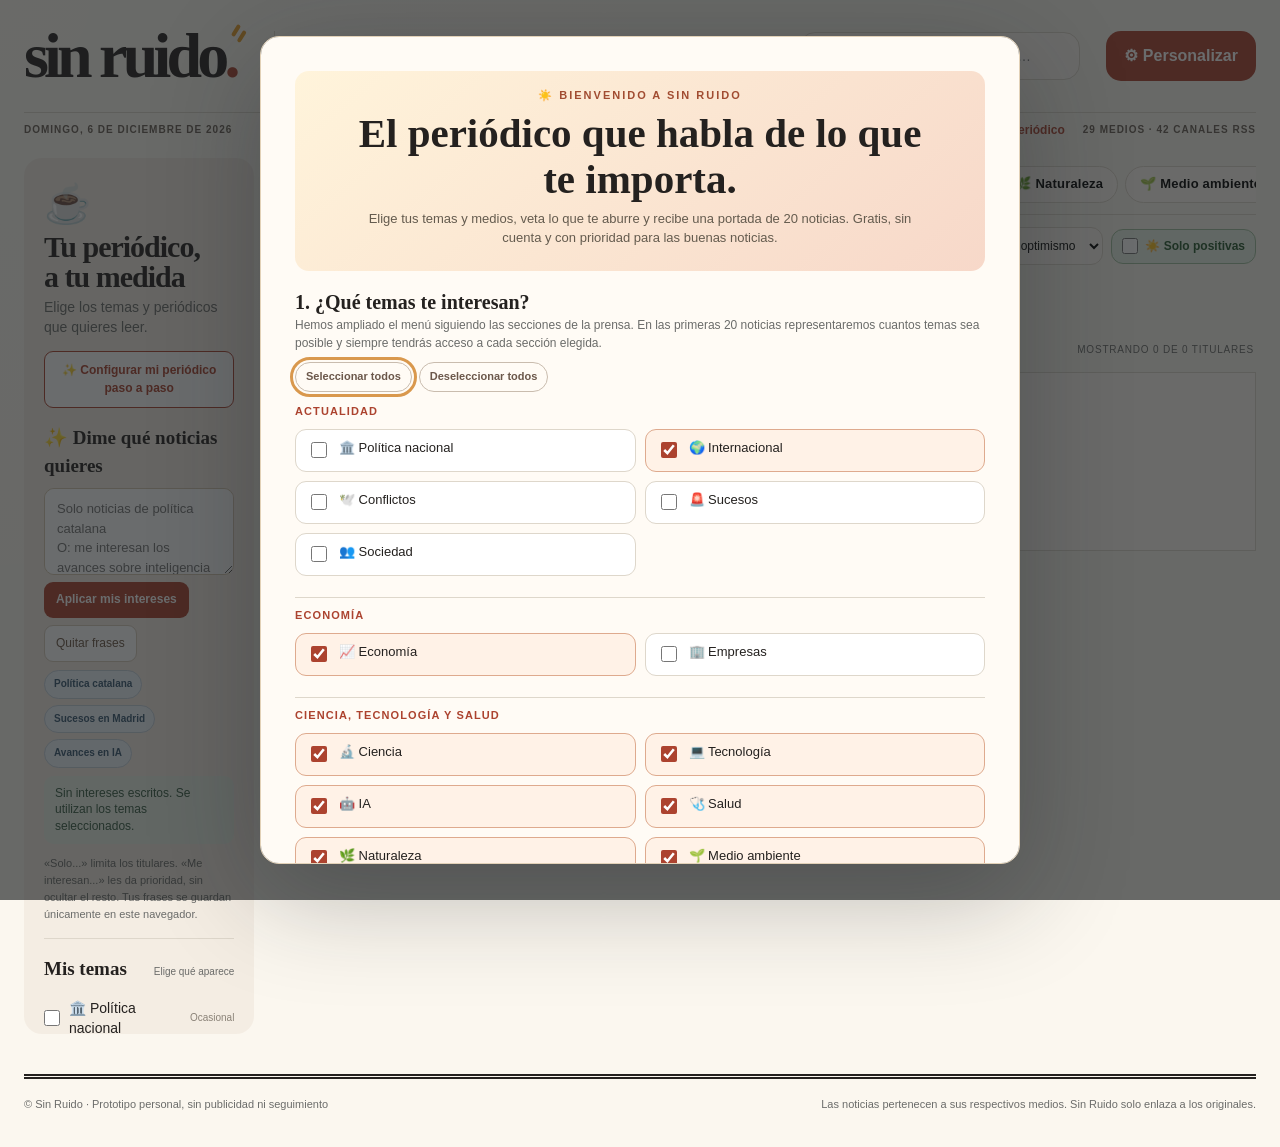
==== docs/iphone.html @ 9f9afbf8 "Añadir fotografía ilustrativa autorizada también a la aplicación iPhone instalada" ====
<!doctype html>
<html lang="es">
<head>
<meta charset="utf-8">
<meta name="viewport" content="width=device-width, initial-scale=1">
<meta name="theme-color" content="#f7f4ef">
<meta name="apple-mobile-web-app-capable" content="yes">
<meta name="apple-mobile-web-app-status-bar-style" content="default">
<meta name="apple-mobile-web-app-title" content="Sin Ruido">
<meta name="application-name" content="Sin Ruido">
<link rel="icon" type="image/svg+xml" href="./icon.svg?v=1">
<link rel="apple-touch-icon" sizes="180x180" href="./apple-touch-icon.png?v=1">
<link rel="manifest" href="./manifest-iphone.webmanifest">
<meta property="og:type" content="website">
<meta property="og:site_name" content="Sin Ruido">
<meta property="og:title" content="Sin Ruido · Tu periódico personal">
<meta property="og:description" content="Solo las noticias que te interesan. Personaliza tus fuentes y prioriza las buenas noticias.">
<meta property="og:url" content="https://dalonsoss-create.github.io/sin-ruido/">
<meta property="og:image" content="https://dalonsoss-create.github.io/sin-ruido/icon-512.png">
<meta name="twitter:card" content="summary">
<meta name="description" content="Sin Ruido: tu periódico personal de titulares, sin temas que no te interesan.">
<title>Sin Ruido — Tu periódico, tus reglas</title>
<style>
:root{--paper:#f7f4ed;--white:#fffdfa;--ink:#181c20;--muted:#6b6c6a;--line:#d8d2c6;--red:#a03525;--red-deep:#77291f;--cream:#efe8da;--sans:ui-sans-serif,-apple-system,BlinkMacSystemFont,"Segoe UI",Arial,sans-serif;--serif:Georgia,"Times New Roman",serif}
*{box-sizing:border-box}body{margin:0;background:var(--paper);color:var(--ink);font-family:var(--sans);line-height:1.45}button,input,select{font:inherit}button{cursor:pointer}a{color:inherit;text-decoration:none}button:focus-visible,a:focus-visible,input:focus-visible,select:focus-visible{outline:3px solid #d9984d;outline-offset:2px}button:disabled{cursor:not-allowed;opacity:.5}.container{width:min(1240px,calc(100% - 40px));margin:auto}
.ribbon{background:var(--ink);color:#f4eee2;font-size:11px;letter-spacing:1.8px;text-transform:uppercase}.ribbon .container{display:flex;align-items:center;justify-content:space-between;padding:9px 0;gap:12px}.ribbon button{border:1px solid #756e65;background:transparent;border-radius:3px;color:#fff;padding:5px 10px;font-size:11px;letter-spacing:.5px}
.masthead{text-align:center;padding:25px 0 17px;border-bottom:5px double var(--ink)}.masthead .overline{color:var(--red);font-weight:800;letter-spacing:4px;text-transform:uppercase;font-size:10px}.logo{font-family:var(--serif);font-weight:800;font-size:clamp(52px,9vw,106px);letter-spacing:-5px;line-height:1.06;margin:3px 0 0}.logo span{color:var(--red)}.tagline{font-size:12px;letter-spacing:1px;text-transform:uppercase;margin-top:8px;color:#5e5d59}.subline{display:flex;justify-content:space-between;gap:12px;border-bottom:1px solid var(--ink);padding:9px 0;font-size:11px;font-weight:650;text-transform:uppercase;letter-spacing:1px}.subline .mid{color:var(--red)}
.main{display:grid;grid-template-columns:273px minmax(0,1fr);gap:28px;margin-top:24px;align-items:start}.settings{background:var(--white);border:1px solid var(--line);padding:19px 18px 17px;position:sticky;top:12px;max-height:calc(100vh - 24px);overflow:auto;scrollbar-color:#c4bbb0 transparent}.settings h2,.settings h3{font-family:var(--serif);margin:0}.settings h2{font-size:25px}.settings .side-note{font-size:11px;color:var(--muted);margin:4px 0 14px}.rule{border:0;border-top:1px solid var(--line);margin:15px 0}.section-heading{display:flex;justify-content:space-between;align-items:baseline;margin:16px 0 9px}.section-heading h3{font-size:19px}.section-heading small{font-size:10px;color:var(--muted)}.checkline{display:flex;gap:9px;align-items:center;padding:6px 0;font-size:12px;cursor:pointer}.checkline input{margin:0;accent-color:var(--red);width:16px;height:16px;flex-shrink:0}.checkline .label-text{flex:1}.priority{font-size:10px;color:#8a8277}.chipwrap{display:flex;gap:6px;flex-wrap:wrap;margin:11px 0}.chip{display:inline-flex;align-items:center;gap:5px;font-size:11px;background:var(--cream);padding:6px 8px;border-radius:3px}.chip button{border:0;background:transparent;color:var(--red);font-size:15px;line-height:1;padding:0}.inline-form{display:flex;gap:6px}.inline-form input{width:100%;min-width:0;padding:9px;border:1px solid var(--line);border-radius:3px;background:white;font-size:12px}.smallbtn{border:0;border-radius:3px;padding:9px 10px;background:var(--ink);color:white;font-size:11px;font-weight:750;white-space:nowrap}.muted-note{font-size:11px;line-height:1.55;color:var(--muted)}.sources-list{margin-top:7px}.source-line{display:flex;align-items:center;gap:7px;padding:7px 0;border-bottom:1px dashed #ded9d0}.source-line label{flex:1;display:flex;align-items:center;gap:8px;cursor:pointer;font-size:12px}.source-line input{accent-color:var(--red);width:15px;height:15px;flex-shrink:0}.source-line small{display:block;color:var(--muted);font-size:10px}.source-line .status{font-size:9px;color:#456b4f;white-space:nowrap}.source-line .status.fail{color:#a2513f}
.publisher-entry{border-bottom:1px solid var(--line);padding:7px 0}
.publisher-row{display:flex;gap:8px;align-items:center}
.publisher-row label{display:flex;align-items:center;gap:8px;cursor:pointer;flex:1;min-width:0;font-size:13px;font-weight:750}
.publisher-row label input{accent-color:var(--red);width:17px;height:17px;flex-shrink:0}
.publisher-row small{display:block;font-size:10px;color:var(--muted);font-weight:400}
.publisher-details{padding:4px 0 2px 25px}
.publisher-details summary{font-size:11px;color:var(--red);cursor:pointer;padding:4px 0}
.publisher-details .source-line{padding:6px 0}
.publisher-details .source-line label{font-size:11px}
.publisher-details .source-line small{font-size:10px}
.publisher-details .rss-link{white-space:nowrap}
.publisher-stat{font-size:10px;color:#507c50;white-space:nowrap}
.publisher-stat.fail{color:#a2513f}.rss-link{font-size:9px;color:var(--red);font-weight:800;white-space:nowrap}.pending{border:1px dashed #cbbda5;padding:8px;margin:7px 0;font-size:11px;overflow-wrap:anywhere}.pending strong{display:block}.pending .actions{display:flex;gap:6px;margin-top:7px}.pending button{font-size:10px;padding:6px 7px;border:1px solid var(--line);background:#fff}.source-add{display:grid;gap:7px}.source-add input{width:100%;padding:9px;border:1px solid var(--line);border-radius:3px;font-size:12px}.source-add button{background:var(--red);color:#fff;border:0;padding:9px;font-weight:800;border-radius:3px;font-size:12px}.toast{min-height:1em;font-size:11px;color:var(--red);margin-top:6px}.reset{font-size:11px;border:1px solid var(--line);padding:8px 10px;background:transparent;color:#5e5d58;border-radius:3px;margin-top:10px}
.editorial{min-width:0}.eyebrow{font-size:10px;letter-spacing:2px;text-transform:uppercase;color:var(--red);font-weight:800}.deskhead{display:flex;justify-content:space-between;align-items:end;gap:10px;margin:3px 0 16px}.deskhead h1{font-family:var(--serif);font-size:clamp(28px,4vw,42px);margin:0;font-weight:800;line-height:1.1}.deskhead p{font-size:12px;color:var(--muted);margin:5px 0 0}.mobile-button{display:none;border:1px solid var(--ink);padding:8px 10px;background:var(--paper);font-size:12px;font-weight:800}.toolbar{display:flex;gap:8px;align-items:center;margin:17px 0 12px}.toolbar input{flex:1;min-width:0;background:var(--white);border:1px solid var(--line);padding:10px 12px;border-radius:3px;font-size:12px}.toolbar select{background:var(--white);border:1px solid var(--line);padding:10px;border-radius:3px;font-size:12px}.positive-switch{display:inline-flex;align-items:center;gap:7px;background:#e7f3e6;color:#24572e;border:1px solid #9fbf9e;border-radius:4px;padding:8px 10px;white-space:nowrap;cursor:pointer;font-weight:800;font-size:12px}.positive-switch input{accent-color:#30763f;width:16px;height:16px;margin:0}.mood-star{font-weight:900;color:#397745;background:#e9f4e8;border-radius:3px;padding:2px 5px;font-size:10px;white-space:nowrap}.positive-explainer{font-size:12px;color:#56644e;background:#edf4e7;border-left:3px solid #7baf78;padding:9px 12px;margin:8px 0 14px}.topics{display:flex;flex-wrap:wrap;gap:6px;margin:9px 0 18px}.topic-button{font-size:11px;font-weight:700;letter-spacing:.2px;background:transparent;border:1px solid var(--line);padding:7px 10px;border-radius:2px}.topic-button.active{background:var(--ink);color:white;border-color:var(--ink)}
.sectionbar{display:flex;align-items:center;justify-content:space-between;gap:12px;padding:10px 0 8px;border-top:3px solid var(--ink);border-bottom:1px solid var(--line);margin-bottom:14px}.sectionbar h2{font-family:var(--serif);font-size:21px;margin:0}.sectionbar span{font-size:10px;color:var(--muted);text-transform:uppercase;letter-spacing:.8px}.feature-grid{display:grid;grid-template-columns:1.45fr 1fr;gap:19px;margin-bottom:24px}.lead{padding-right:18px;border-right:1px solid var(--line)}.visual{position:relative;overflow:hidden;background:linear-gradient(135deg,#d5dfe2,#bccad3);color:#fff;aspect-ratio:16/9;display:flex;align-items:center;justify-content:center}.visual.t-technology{background:linear-gradient(145deg,#293c4a,#628b9d)}.visual.t-health{background:linear-gradient(145deg,#49656e,#a6bcbc)}.visual.t-economy{background:linear-gradient(145deg,#565146,#ac9470)}.visual.t-nature{background:linear-gradient(145deg,#37584c,#85aa79)}.visual.t-international{background:linear-gradient(145deg,#344366,#8795b5)}.visual.t-sports{background:linear-gradient(145deg,#555956,#879493)}.visual.t-science{background:linear-gradient(145deg,#263d52,#8297a9)}.visual img{width:100%;height:100%;object-fit:cover;position:absolute;inset:0}.visual .symbol{font-family:var(--serif);font-size:clamp(64px,9vw,130px);font-weight:800;opacity:.20;letter-spacing:-8px}.visual .photo-caption{position:absolute;bottom:10px;left:12px;color:#fff;font-size:10px;text-shadow:0 1px 6px #333}.visual.small{aspect-ratio:5/3}.visual.small .symbol{font-size:64px}.kicker{display:flex;align-items:center;gap:7px;margin:13px 0 5px;font-size:10px;color:var(--red);font-weight:900;text-transform:uppercase;letter-spacing:1px}.kicker .dot{font-size:9px;color:var(--muted);font-weight:400}.lead h3{font-family:var(--serif);font-size:clamp(26px,3vw,38px);line-height:1.13;letter-spacing:-.8px;margin:6px 0 10px}.feature-side{display:grid;gap:16px}.secondary{padding-bottom:14px;border-bottom:1px solid var(--line)}.secondary:last-child{border-bottom:0;padding-bottom:0}.secondary h3{font-family:var(--serif);font-size:21px;line-height:1.2;letter-spacing:-.2px;margin:4px 0 9px}.headline-link:hover{text-decoration:underline;text-decoration-color:var(--red);text-decoration-thickness:2px;text-underline-offset:3px}.foot-actions{display:flex;justify-content:space-between;gap:8px;align-items:center;margin-top:9px}.read{font-size:11px;font-weight:800;color:var(--red)}.hide{border:0;background:transparent;padding:2px;color:var(--muted);font-size:11px}.hide:hover{color:var(--red)}.news-list{display:grid;grid-template-columns:1fr 1fr;gap:0 20px}.news-item{display:flex;gap:12px;border-bottom:1px solid var(--line);padding:17px 0;min-width:0}.news-item .list-visual{width:112px;flex-shrink:0;align-self:flex-start}.news-item .copy{min-width:0;flex:1}.news-item h3{font-family:var(--serif);font-size:19px;line-height:1.22;margin:5px 0 8px}.news-item .kicker{margin:0 0 2px;font-size:9px}.notice{border:1px solid #cebba0;background:#fff9ed;padding:11px 12px;color:#785e3f;font-size:12px;margin-bottom:12px}.empty{padding:60px 20px;text-align:center;border:1px solid var(--line);background:var(--white);font-family:var(--serif);font-size:23px}.empty small{display:block;font:12px var(--sans);margin-top:10px;color:var(--muted)}.bottom{border-top:5px double var(--ink);margin:40px auto 0;padding:18px 0 34px;display:flex;justify-content:space-between;gap:12px;color:var(--muted);font-size:11px}
@media(max-width:1050px){.news-list{grid-template-columns:1fr}.main{grid-template-columns:246px 1fr;gap:20px}.feature-grid{gap:13px}.lead{padding-right:13px}}
@media(max-width:760px){.container{width:min(100% - 24px,700px)}.ribbon{font-size:9px;letter-spacing:.6px}.ribbon .container{padding:7px 0}.masthead{padding:16px 0}.logo{font-size:clamp(53px,13vw,84px);letter-spacing:-4px}.subline{font-size:9px;gap:5px}.subline .mid{display:none}.main{display:block;margin-top:18px}.settings{display:none;position:relative;max-height:none;margin-bottom:20px}.settings.show{display:block}.mobile-button{display:inline-block}.feature-grid{grid-template-columns:1fr;gap:10px}.lead{padding:0;border-right:0;border-bottom:1px solid var(--line);padding-bottom:18px}.feature-side{grid-template-columns:1fr 1fr;gap:12px}.feature-side .visual{aspect-ratio:5/3}.secondary h3{font-size:18px}.deskhead h1{font-size:29px}.bottom{display:block}.news-list{grid-template-columns:1fr}.news-item .list-visual{width:100px}}
@media(max-width:430px){.feature-side{grid-template-columns:1fr}.feature-side .visual{display:none}.news-item .list-visual{width:87px}.news-item h3{font-size:17px}.toolbar{gap:5px;flex-wrap:wrap}.toolbar input[type="search"]{flex-basis:100%}.toolbar select{flex:1;max-width:none;padding:10px 4px}.positive-switch{flex:1;justify-content:center}.logo{font-size:53px}.tagline{font-size:10px}}
.pay-trigger{font-size:10px;font-weight:800;border:1px solid #c9bba8;background:var(--white);border-radius:3px;color:#6e3b26;padding:5px 7px;text-align:left}.pay-trigger:hover{border-color:var(--red);color:var(--red)}.pay-dialog{border:1px solid #c4b6a3;border-radius:6px;max-width:min(92vw,500px);width:100%;padding:25px 27px;background:var(--white);color:var(--ink);box-shadow:0 20px 90px #0005}.pay-dialog::backdrop{background:#1a1a1a99}.pay-top{font-size:10px;color:var(--red);text-transform:uppercase;font-weight:900;letter-spacing:1.5px}.pay-dialog h2{font-family:var(--serif);font-size:29px;margin:7px 0 4px;line-height:1.2}.pay-price{font-family:var(--serif);font-weight:800;font-size:36px;color:var(--red-deep);margin:13px 0 4px}.pay-notes{font-size:13px;line-height:1.6;margin:9px 0;color:#4d4c49}.pay-caveat{font-size:11px;color:var(--muted);line-height:1.5;margin:13px 0}.pay-links{display:flex;align-items:center;gap:9px;flex-wrap:wrap;margin-top:17px}.pay-subscribe{display:inline-block;background:var(--red);color:white;font-size:13px;font-weight:800;padding:11px 14px;border-radius:3px}.pay-check{font-size:12px;text-decoration:underline;color:var(--muted)}.pay-close{position:absolute;right:12px;top:9px;border:0;background:none;color:var(--muted);font-size:27px;line-height:1}.foot-actions{flex-wrap:wrap}
.more-wrap{display:grid;justify-items:center;gap:7px;margin:24px 0 12px}.more-wrap[hidden]{display:none}.more-btn{font:800 14px var(--sans);border:1px solid var(--red);background:var(--red);color:#fff;border-radius:999px;padding:12px 24px;box-shadow:0 5px 18px #ab5a392b}.more-btn:hover{background:#8d3726}.more-btn:focus-visible{outline:3px solid #e9a569}.more-counter{font-size:12px;color:var(--muted)}
.learning-box{background:#f2f7ef;border:1px solid #cbd9c4;border-radius:9px;padding:12px;margin-top:10px}.learning-box p{font-size:12px;color:#50624d;margin:5px 0}.learning-tags{display:flex;flex-wrap:wrap;gap:5px;margin-top:8px}.learning-tags span{font-size:11px;background:#dcebd7;color:#36583c;border-radius:999px;padding:4px 8px}.learning-erase{border:1px solid #aabbac;background:transparent;color:#36583c;border-radius:6px;padding:7px 9px;margin-top:9px;font-size:11px;font-weight:800}

/* Bienvenida de nuevos lectores y portadas con lectura reconocible */
.topics{position:sticky;top:0;z-index:5;padding:11px 0;background:var(--paper);border-bottom:1px solid var(--line);scroll-margin-top:15px}
.topic-button .count{display:inline-block;margin-left:4px;font-size:10px;opacity:.7}
.story.seen{border-color:#b8bec6}
.story.seen .headline-link{color:#757a84}
.story.seen .headline-link:hover{color:var(--red)}
.seen-pill{display:inline-flex;align-items:center;background:#e1e8e9;color:#465b61;border-radius:20px;padding:3px 8px;font-size:10px;font-weight:800;letter-spacing:.15px;white-space:nowrap}
.setup-again{display:block;margin:10px 0 12px;border:1px solid var(--red);background:#fff;color:var(--red);border-radius:9px;padding:10px 12px;font-size:12px;font-weight:800;width:100%}
.welcome-dialog{width:min(760px,94vw);max-height:min(92vh,880px);overflow:auto;padding:0;border:1px solid #e2d1b7;border-radius:19px;background:var(--white);box-shadow:0 28px 110px #1b1d204d;color:var(--ink)}
.welcome-dialog::backdrop{background:rgba(27,30,32,.65)}
.welcome-inner{padding:clamp(19px,4vw,34px)}
.welcome-head{text-align:center;background:linear-gradient(140deg,#fff4db,#f7d8c9);border-radius:14px;padding:17px 17px 19px;margin-bottom:20px}
.welcome-head .eyebrow{letter-spacing:2px;font-size:11px;font-weight:900;color:#a14c31}
.welcome-head h2{font:800 clamp(27px,5vw,41px)/1.12 Georgia,serif;margin:7px auto;max-width:570px}
.welcome-head p{font-size:13px;color:#645b4e;margin:5px auto;max-width:550px}
.welcome-step{margin:20px 0 10px}
.welcome-step h3{font:800 20px Georgia,serif;margin:0}
.welcome-step p{color:var(--muted);font-size:12px;margin:3px 0 10px}
.welcome-options{display:grid;grid-template-columns:repeat(2,minmax(0,1fr));gap:9px}
.welcome-option{display:flex;gap:9px;align-items:flex-start;padding:10px 11px;border:1px solid var(--line);background:#fff;border-radius:11px;font-size:13px;line-height:1.3;cursor:pointer}
.welcome-option:has(input:checked){background:#fff2e7;border-color:#deaa8e}
.welcome-option input{margin-top:2px;accent-color:var(--red);width:16px;height:16px;flex-shrink:0}
.welcome-option small{display:block;color:var(--muted);font-size:10px;margin-top:1px}
.welcome-veto{width:100%;min-height:76px;border:1px solid #d8cab7;border-radius:11px;padding:12px;background:#fff;font:13px var(--sans);resize:vertical}
.welcome-suggestions{display:flex;flex-wrap:wrap;gap:7px;margin-top:9px}
.welcome-suggestions button{border:1px solid #dbbdab;background:#fff5ec;border-radius:20px;padding:6px 10px;font-size:11px;color:#7d412f}
.welcome-actions{display:flex;align-items:center;gap:12px;flex-wrap:wrap;margin-top:23px;padding-top:16px;border-top:1px solid var(--line)}
.welcome-submit{border:0;border-radius:13px;background:var(--red);color:#fff;font-size:15px;padding:13px 19px;font-weight:850}
.welcome-skip{border:0;background:transparent;color:#666;font-size:12px;text-decoration:underline;padding:10px}
.welcome-errors{color:#aa3328;font-size:12px;font-weight:750}
@media(max-width:520px){.welcome-options{grid-template-columns:1fr}.welcome-inner{padding:15px}.welcome-head{padding:16px 12px}.welcome-head h2{font-size:28px}.topics{margin-top:0}}
.welcome-group-title{grid-column:1/-1;font-size:11px;letter-spacing:1.1px;text-transform:uppercase;font-weight:900;color:var(--red);margin:12px 0 0;padding-top:10px;border-top:1px solid var(--line)}
.welcome-group-title:first-child{padding-top:0;border-top:0;margin-top:2px}
.welcome-batch{display:flex;flex-wrap:wrap;gap:7px;margin-bottom:10px}
.welcome-batch button{background:transparent;border:1px solid #c9bcae;border-radius:20px;padding:6px 10px;font-size:11px;color:#6b574a;font-weight:800}
.interest-form{display:flex;flex-wrap:wrap;gap:7px;margin:8px 0}
.interest-form textarea{width:100%;min-height:87px;resize:vertical;background:#fff;border:1px solid #d6c6af;border-radius:10px;padding:10px 12px;font:13px var(--sans);line-height:1.5}
.interest-apply{border:0;border-radius:9px;padding:9px 12px;background:var(--red);color:#fff;font-size:12px;font-weight:850}
.interest-clear{border:1px solid #d7cbbb;background:#fff;color:#6c5745;border-radius:9px;padding:9px 11px;font-size:12px}
.interest-examples{display:flex;gap:6px;flex-wrap:wrap;margin:8px 0}
.interest-examples button{border:1px solid #c4d1dc;border-radius:25px;background:#edf4fa;color:#365771;font-weight:750;font-size:10px;padding:6px 9px}
.interest-summary{font-size:12px;line-height:1.4;color:#365a42;background:#e8f2e7;padding:9px 11px;border-radius:10px;margin:8px 0}
.interest-empty{font-size:12px;font-weight:600;color:#9b5831;margin:8px 0}

/* Edición de hoy, actualizar y biblioteca privada */
.toolbar{flex-wrap:wrap}.toolbar #updated{flex:1;min-width:160px}
.refresh-btn{background:#fffdf9;border:1px solid #c9957e;color:#903f2b;border-radius:10px;font:800 12px var(--sans);padding:10px 13px;white-space:nowrap}
.refresh-btn:hover{background:#fff2e9}
.refresh-btn:disabled{opacity:.55}
.refresh-btn.is-loading{background:#e8f2e8;color:#296b3b;border-color:#b4d2b9}
.pull-indicator{border-radius:12px;background:#e6eee6;padding:11px;text-align:center;font-size:12px;font-weight:850;color:#396c4e;margin-bottom:8px}
.pull-indicator{position:fixed;top:calc(env(safe-area-inset-top) + 18px);left:50%;transform:translateX(-50%);z-index:9999;max-width:92vw;min-width:240px;box-shadow:0 10px 32px #0003}
.pull-indicator[data-loading="1"]::before{content:"↻";display:inline-block;margin-right:8px;animation:sinruido-spin .8s linear infinite}
@keyframes sinruido-spin{to{transform:rotate(360deg)}}
.pull-indicator[hidden]{display:none}.topics[hidden]{display:none}.refresh-status{font-size:11px;color:#366543;font-weight:750;min-height:1em}.refresh-status:empty{display:none}
.collection-nav{display:flex;gap:10px;margin:13px 0;flex-wrap:wrap}
.collection-btn{font-weight:800;font-size:13px;border:1px solid var(--line);background:#fff;padding:9px 16px;border-radius:99px}
.collection-btn.selected{background:var(--ink);color:white;border-color:var(--ink)}
.story-actions-extras{display:flex;gap:7px;flex-wrap:wrap;align-items:center}
.story-whatsapp,.save-toggle{display:inline-flex;align-items:center;justify-content:center;padding:7px 10px;border-radius:99px;font-size:11px;font-weight:800;border:1px solid #c7c9c0;background:#fff;color:#4b554a}
.story-whatsapp{color:#267849;border-color:#a6c8ae;background:#e9f6ed}
.save-toggle.is-saved{background:#fff0cc;border-color:#e1c589;color:#7d5615}
.story-whatsapp:hover,.save-toggle:hover{filter:brightness(.96)}
#saved-count{display:inline-flex;align-items:center;justify-content:center;background:#f0e1c0;color:#5a4528;padding:2px 6px;border-radius:30px;margin-left:4px;font-size:11px}
.collection-btn.selected #saved-count{background:#d7b976}
@media(max-width:760px){.toolbar #updated{order:4;flex-basis:100%}.refresh-btn{flex:1}.story-actions-extras{width:100%}}
</style>
<link rel="stylesheet" href="./portada.css?v=fotos-iphone-1">
<!-- Corrección móvil crítica incluida en HTML para evitar CSS anterior guardado en Safari/PWA. -->
<style id="sinruido-mobile-header-fix">
@media(max-width:760px){
  #app-mobile-version{
    display:block!important;grid-column:1/-1!important;grid-row:3!important;
    text-align:center!important;font-size:9px!important;letter-spacing:1px!important;
    color:#7c6b5e!important;font-weight:750!important;padding-top:2px!important;
  }
}
@media (max-width:760px) {
  header.masthead {
    display:grid!important;
    grid-template-columns:minmax(0,1fr) max-content!important;
    grid-template-rows:auto auto!important;
    column-gap:10px!important;
    row-gap:12px!important;
    align-items:center!important;
    padding-top:16px!important;
  }
  header.masthead > .logo {
    grid-column:1/-1!important;
    grid-row:1!important;
    justify-self:center!important;
    font-size:clamp(42px,12vw,53px)!important;
    white-space:nowrap!important;
    max-width:100%!important;
    margin:0!important;
    line-height:1.08!important;
    position:relative!important;
    z-index:1!important;
  }
  header.masthead > .tagline {display:none!important}
  header.masthead > #search {
    grid-column:1!important;
    grid-row:2!important;
    min-width:0!important;
    width:100%!important;
    margin:0!important;
    font-size:16px!important;
  }
  header.masthead > #mobile-settings {
    grid-column:2!important;
    grid-row:2!important;
    justify-self:end!important;
    align-self:center!important;
    position:static!important;
    max-width:145px!important;
    min-width:0!important;
    padding:11px 12px!important;
    font-size:12px!important;
    line-height:1.2!important;
    border-radius:11px!important;
    transform:none!important;
    white-space:nowrap!important;
  }
}
</style>
</head>
<body>
<header class="container masthead" data-version="cabecera-movil-v3">
  <span id="app-mobile-version" style="display:none">NUEVA VERSIÓN PARA MÓVIL</span>
  <div class="logo">sin ruido<span>.</span></div>
  <div class="tagline">Tu periódico personal: las noticias que te interesan, sin el ruido de siempre.</div>
  <input type="search" id="search" placeholder="Buscar noticias, temas o fuentes…" aria-label="Buscar noticias, temas o fuentes">
  <button class="personalizar" id="mobile-settings" aria-controls="settings" type="button">⚙ Personalizar</button>
</header>
<div class="container subline"><span id="edition-date">EDICIÓN DIGITAL</span><button id="share">↗ Compartir periódico</button><span id="source-counter">10 FUENTES DISPONIBLES</span></div>
<main class="container main">
  <aside class="settings" id="settings" aria-label="Personaliza tus noticias">
    <span class="coffee" aria-hidden="true">☕</span><h2>Tu periódico,<br>a tu medida</h2><p class="side-note">Elige los temas y periódicos que quieres leer.</p><button id="open-welcome" class="setup-again" type="button">✨ Configurar mi periódico paso a paso</button>
    <div class="section-heading"><h3>✨ Dime qué noticias quieres</h3></div>
    <form id="interests-form" class="interest-form">
      <textarea id="interests-input" maxlength="750" rows="3" placeholder="Solo noticias de política catalana&#10;O: me interesan los avances sobre inteligencia artificial" aria-label="Escribe los temas que te interesan con tus propias palabras"></textarea>
      <button type="submit" class="interest-apply">Aplicar mis intereses</button>
      <button type="button" id="interests-clear" class="interest-clear">Quitar frases</button>
    </form>
    <div class="interest-examples">
      <button type="button" data-interest-example="Solo noticias de política catalana">Política catalana</button>
      <button type="button" data-interest-example="Solo noticias de sucesos en Madrid">Sucesos en Madrid</button>
      <button type="button" data-interest-example="Me interesan los avances sobre inteligencia artificial">Avances en IA</button>
    </div>
    <p class="interest-summary" id="interests-summary" role="status">Escribe lo que te interesa con palabras normales. Una petición por línea.</p>
    <p class="muted-note">«Solo...» limita los titulares. «Me interesan...» les da prioridad, sin ocultar el resto. Tus frases se guardan únicamente en este navegador.</p>
    <hr class="rule"><div class="section-heading"><h3>Mis temas</h3><small>Elige qué aparece</small></div><div id="topic-toggles"></div>
    <hr class="rule"><div class="section-heading"><h3>Asuntos vetados</h3></div>
    <div class="chipwrap" id="blocked-list"></div>
    <form id="block-form" class="inline-form"><input id="block-input" maxlength="65" placeholder="Ej. famosos, fútbol…" aria-label="Nueva palabra vetada"><button class="smallbtn" type="submit">+ Vetar</button></form>
    <p class="muted-note">No volverán a aparecer titulares que contengan esas palabras.</p>
    <hr class="rule"><div class="section-heading"><h3>Mis fuentes</h3><small id="sources-enabled"></small></div>
    <p class="muted-note">Selecciona el periódico una sola vez. Si quieres afinar por secciones, despliega sus canales RSS. Tus cambios solo afectan a tu edición.</p>
    <div class="sources-list" id="sources-list"></div>
    <div class="section-heading"><h3>Añadir una fuente</h3></div>
    <form id="source-form" class="source-add"><input type="text" id="source-name" maxlength="60" placeholder="Nombre del medio (ej. BBC)" aria-label="Nombre de la fuente"><input type="url" id="source-url" maxlength="450" placeholder="https://medio.com/rss.xml" aria-label="URL RSS de la nueva fuente" required><button type="submit">+ Proponer fuente RSS</button></form>
    <p class="muted-note">La nueva fuente quedará como propuesta en este navegador. Para recibir sus titulares tendremos que activarla en el agregador; no se conecta automáticamente.</p>
    <div id="pending-sources"></div><div class="toast" id="source-feedback" aria-live="polite"></div>
    <hr class="rule"><div class="section-heading"><h3>Tu perfil de lectura</h3><small>Solo en este dispositivo</small></div>
<div class="learning-box"><p id="learning-summary">Tu portada aprenderá según los titulares que abras.</p><div id="learning-tags" class="learning-tags"></div><button id="learning-erase" class="learning-erase" type="button">Borrar lo aprendido</button></div>
<p class="muted-note">Sin cuenta ni seguimiento externo. Abrir un titular cuenta como interés, no significa que hayas leído el artículo entero.</p>
<hr class="rule"><button class="reset" id="reset">Restablecer mi configuración</button> <button class="reset" id="start-fresh">Empezar desde cero</button>
  </aside>
  <section class="editorial">
    <h1 class="sr-only">Tu portada de Sin Ruido</h1>
    <nav class="topics" id="topic-tabs" aria-label="Filtrar por tema"></nav>
    <div id="notice" class="notice" hidden></div>
    <div id="pull-indicator" class="pull-indicator" aria-live="polite" hidden>↻ Suelta para actualizar noticias</div>
    <div class="toolbar"><button id="refresh-news" class="refresh-btn" type="button" aria-label="Comprobar noticias nuevas">↻ Actualizar noticias</button><span id="refresh-status" class="refresh-status" role="status" aria-live="polite"></span><p id="updated" role="status">Cargando titulares…</p><select id="sort" aria-label="Ordenar noticias"><option value="relevancia">Importancia + optimismo</option><option value="recientes">Más recientes</option></select><label class="positive-switch" title="Mostrar solo noticias cuyo titular parece claramente positivo"><input id="positive-only" type="checkbox"><span>☀️ Solo positivas</span></label></div>
    <div class="collection-nav">
      <button id="show-feed" class="collection-btn selected" type="button">📰 Hoy</button>
      <button id="show-saved" class="collection-btn" type="button">🔖 Guardadas <span id="saved-count">0</span></button>
    </div>
    <div class="sectionbar"><h2 id="headline-heading">Noticias de hoy</h2><span id="visible-count"></span></div>
    <div id="features"></div>
    <div class="sectionbar" id="list-heading"><h2>Más titulares</h2><span>Accede al medio original</span></div>
    <div id="news-list" class="news-list"></div>
<div id="more-wrap" class="more-wrap" hidden>
<button id="load-more" class="more-btn" type="button">Cargar 20 noticias más ↓</button>
<span id="more-counter" class="more-counter" aria-live="polite"></span>
</div>
  </section>
</main>
<footer class="container bottom"><span>© Sin Ruido · Prototipo personal, sin publicidad ni seguimiento</span><span>Las noticias pertenecen a sus respectivos medios. Sin Ruido solo enlaza a los originales.</span></footer>
<dialog class="pay-dialog" id="pay-dialog" aria-labelledby="pay-title">
  <button type="button" class="pay-close" id="pay-close" aria-label="Cerrar">×</button>
  <div class="pay-top">¿No puedes acceder al artículo?</div>
  <h2 id="pay-title"></h2>
  <p class="pay-notes">Sin Ruido no puede saber si un artículo concreto está bloqueado. Si el periódico te pide pagar, aquí tienes sus opciones oficiales.</p>
  <div class="pay-price" id="pay-price"></div>
  <p class="pay-notes" id="pay-terms"></p>
  <p class="pay-notes" id="pay-includes"></p>
  <p class="pay-caveat" id="pay-updated"></p>
  <div class="pay-links">
    <a class="pay-subscribe" id="pay-link" target="_blank" rel="noopener noreferrer">Ver suscripción oficial ↗</a>
    <a class="pay-check" id="pay-reference" target="_blank" rel="noopener noreferrer">Comprobar tarifa ↗</a>
  </div>
</dialog>

<dialog id="welcome-dialog" class="welcome-dialog" aria-labelledby="welcome-title">
  <div class="welcome-inner">
    <div class="welcome-head">
      <div class="eyebrow">☀️ Bienvenido a Sin Ruido</div>
      <h2 id="welcome-title">El periódico que habla de lo que te importa.</h2>
      <p>Elige tus temas y medios, veta lo que te aburre y recibe una portada de 20 noticias. Gratis, sin cuenta y con prioridad para las buenas noticias.</p>
    </div>
    <form id="welcome-form">
      <div class="welcome-step"><h3>1. ¿Qué temas te interesan?</h3><p>Hemos ampliado el menú siguiendo las secciones de la prensa. En las primeras 20 noticias representaremos cuantos temas sea posible y siempre tendrás acceso a cada sección elegida.</p></div>
      <div class="welcome-batch"><button type="button" id="welcome-select-topics">Seleccionar todos</button><button type="button" id="welcome-clear-topics">Deseleccionar todos</button></div><div id="welcome-topics" class="welcome-options"></div>
      <div class="welcome-step"><h3>2. ¿Qué periódicos quieres consultar?</h3><p>Los periódicos aparecen una sola vez, aunque consultemos distintas secciones de cada medio.</p></div>
      <div class="welcome-batch"><button type="button" id="welcome-select-publishers">Seleccionar todos</button><button type="button" id="welcome-clear-publishers">Deseleccionar todos</button></div><div id="welcome-sources" class="welcome-options"></div>
      <div class="welcome-step"><h3>3. Cuéntanos qué noticias buscas, con tus palabras</h3><p>Opcional. Puedes escribir «Solo noticias de política catalana» o «Me interesan los sucesos en Madrid». Una petición por línea.</p></div>
      <textarea id="welcome-interests" class="welcome-veto" maxlength="750" placeholder="Solo noticias de política catalana&#10;Me interesa la inteligencia artificial"></textarea>
      <p class="muted-note">Si no escribes nada, usaremos únicamente los temas y medios que selecciones. Esta interpretación es automática y puede necesitar ajustes.</p>
      <div class="welcome-step"><h3>4. ¿Qué personajes o asuntos prefieres evitar?</h3><p>Escribe nombres o palabras separados por comas. Cuando aparezcan en un titular, lo ocultaremos.</p></div>
      <textarea id="welcome-veto" class="welcome-veto" maxlength="650" placeholder="Por ejemplo: famosos, política, moda, fútbol…"></textarea>
      <div class="welcome-suggestions" id="welcome-veto-suggestions"></div>
      <div class="welcome-step"><h3>5. ¿Y el enfoque?</h3></div>
      <label class="welcome-option"><input type="checkbox" id="welcome-positive"><span>☀️ <b>Solo noticias positivas</b><small>También puedes dejarlo apagado para ver noticias importantes de cualquier tipo, dando prioridad a las constructivas.</small></span></label>
      <div class="welcome-actions">
        <button type="submit" class="welcome-submit">Crear mi periódico →</button>
        <button type="button" class="welcome-skip" id="welcome-skip">Prefiero explorar primero</button>
        <span id="welcome-error" class="welcome-errors" role="status"></span>
      </div>
      <p class="muted-note">Cada lector tendrá su configuración en este navegador. Puedes cambiarla cuando quieras desde «Personalizar».</p>
    </form>
  </div>
</dialog>
<script src="./ilustraciones.js"></script>
<script src="./intereses.js?v=2"></script>
<script src="./fotos.js?v=1"></script>
<script>
(function(){
"use strict";
const GROUPS=[["Política nacional","🏛️",2],["Internacional","🌍",2],["Conflictos","🕊️",1],["Sucesos","🚨",1],["Economía","📈",4],["Empresas","🏢",3],["Ciencia","🔬",5],["Tecnología","💻",5],["IA","🤖",5],["Salud","🩺",4],["Naturaleza","🌿",4],["Medio ambiente","🌱",4],["Sociedad","👥",2],["Cultura","🎭",2],["Educación","🎓",2],["Historia","🏺",2],["Viajes","🧳",2],["Gastronomía","🍽️",2],["Deportes","🏅",2],["Fútbol","⚽",2],["Tenis","🎾",2],["Motor","🏎️",2]];
const DEFAULT={topics:Object.fromEntries(GROUPS.map(g=>[g[0],["Tecnología","IA","Ciencia","Salud","Naturaleza","Medio ambiente","Economía","Internacional","Deportes"].includes(g[0])])),blocked:[],hidden:[],sources:{},proposals:[],positiveOnly:false,interests:""};
const EXAMPLES=[
{title:"[Ejemplo] Nuevos avances en inteligencia artificial aplicada a la investigación",source:"Medio de ejemplo",category:"Tecnología",link:"",date:new Date().toISOString()},
{title:"[Ejemplo] Un descubrimiento científico abre nuevas líneas de investigación",source:"Medio de ejemplo",category:"Ciencia",link:"",date:new Date().toISOString()},
{title:"[Ejemplo] Una innovación médica mejora el diagnóstico temprano",source:"Medio de ejemplo",category:"Salud",link:"",date:new Date().toISOString()},
{title:"[Ejemplo] Cambios en los mercados internacionales y la economía",source:"Medio de ejemplo",category:"Economía",link:"",date:new Date().toISOString()},
{title:"[Ejemplo] Una investigación descubre un nuevo hábitat protegido",source:"Medio de ejemplo",category:"Naturaleza",link:"",date:new Date().toISOString()}
];
const el=id=>document.getElementById(id), mk=(tag,cls,txt)=>{const o=document.createElement(tag);if(cls)o.className=cls;if(txt!==undefined)o.textContent=txt;return o};
const normal=s=>String(s||"").normalize("NFD").replace(/[\u0300-\u036f]/g,"").toLowerCase();
const storyId=a=>a.link||a.title;
let prefs,feeds=[],articles=[],statuses={},subscriptionPlans={},pricingUpdated="",activeTopic="Todas",demo=false;
let cachedInterestsText=null,cachedInterestClauses=[];
function getInterestClauses(){
  const phrase=String(prefs.interests||"");
  if(cachedInterestsText!==phrase){
    cachedInterestsText=phrase;
    cachedInterestClauses=window.SinRuidoIntereses?window.SinRuidoIntereses.parse(phrase):[];
  }
  return cachedInterestClauses;
}
function renderInterests(){
  const input=el("interests-input"),status=el("interests-summary");
  if(input)input.value=prefs.interests||"";
  if(status)status.textContent=window.SinRuidoIntereses?window.SinRuidoIntereses.describe(getInterestClauses()):"Intérprete de intereses no disponible.";
}
function applyInterests(value){
  prefs.interests=String(value||"").trim().slice(0,750);
  const clauses=getInterestClauses();
  // Las preferencias no exclusivas habilitan automáticamente las categorías sugeridas.
  for(const clause of clauses.filter(c=>!c.only)){
    for(const category of clause.categories)prefs.topics[category]=true;
  }
  activeTopic="Todas";
  save();renderControls();renderInterests();render();
}
const PAGE_SIZE=20,LEARNING_KEY="sinruido-learning-v1",SEEN_KEY="sinruido-seen-v1";
function loadOpened(){
  try{return new Set(JSON.parse(localStorage.getItem(SEEN_KEY)||"[]").filter(x=>typeof x==="string").slice(-800))}catch(e){return new Set()}
}
let openedLinks=loadOpened();
function wasOpened(a){return !!a.link&&openedLinks.has(a.link)}
function markOpened(a){
  if(!a.link||!a.link.startsWith("https://"))return;
  openedLinks.delete(a.link);openedLinks.add(a.link);
  if(openedLinks.size>800)openedLinks=new Set([...openedLinks].slice(-800));
  try{localStorage.setItem(SEEN_KEY,JSON.stringify([...openedLinks]))}catch(e){}
  // Cambiamos la tarjeta al instante, sin recargar ni interrumpir la apertura del enlace.
  for(const card of document.querySelectorAll(".story")){
    if(card.dataset.storyLink!==a.link)continue;
    card.classList.add("seen");
    const kicker=card.querySelector(".kicker");
    if(kicker&&!kicker.querySelector(".seen-pill"))kicker.append(mk("span","seen-pill","✓ YA ABIERTO"));
  }
}
let shownCount=PAGE_SIZE,lastFilterSignature="";
function loadLearning(){
  try{
    const data=JSON.parse(localStorage.getItem(LEARNING_KEY)||"[]");
    return Array.isArray(data)?data.filter(x=>x&&typeof x.category==="string"&&Array.isArray(x.terms)).slice(-100):[];
  }catch(e){return []}
}
let readingHistory=loadLearning();
function articleTerms(title){
  const stop=new Set(["para","sobre","desde","entre","cuando","donde","como","hasta","esta","este","estos","estas","unos","unas","pero","porque","tiene","tienen","hacer","hace","tras","ante","mucho","muchos","poco","pocos","nuevo","nueva","nuevos","nuevas","primer","primera","segundo","tercera","aqui","ahora","todos","todas","todo","segun","aquel","esto","podria","habria","dice","dicen","mientras","cada","euros","mundo","espana","anos","sido","solo","tambien","noticia","noticias","medio","sera","seran","estan"]);
  return [...new Set((normal(title).match(/[a-z]{4,}/g)||[]).filter(w=>!stop.has(w)))].slice(0,14);
}
function trackClick(a){
  if(!a.link||!a.link.startsWith("https://"))return;
  const firstOpening=!wasOpened(a);
  markOpened(a);
  if(!firstOpening)return; // Evita que abrir siempre el mismo enlace distorsione el perfil.
  readingHistory.push({category:a.category,source_id:a.source_id||a.source||"",terms:articleTerms(a.title),at:Date.now()});
  readingHistory=readingHistory.slice(-100);
  try{localStorage.setItem(LEARNING_KEY,JSON.stringify(readingHistory))}catch(e){}
  renderLearning();
}
function learningBonus(a){
  if(!readingHistory.length)return 0;
  let cat=0,source=0,word=0;
  const terms=new Set(articleTerms(a.title)),now=Date.now();
  for(const rec of readingHistory){
    const ageDays=Math.max(0,(now-Number(rec.at||now))/86400000);
    const factor=ageDays<30?1:ageDays<90?0.6:0.3;
    if(rec.category===a.category)cat+=factor;
    if(rec.source_id===(a.source_id||a.source||""))source+=factor;
    const matches=rec.terms.filter(t=>terms.has(t)).length;
    word+=Math.min(3,matches)*factor;
  }
  // Preferencia aprendida importante, pero con techo para no tapar toda la actualidad.
  return Math.min(10,cat*1.5)+Math.min(4,source*.6)+Math.min(12,word*1.25);
}
function renderLearning(){
  const summary=el("learning-summary"),tags=el("learning-tags"),reset=el("learning-erase");
  if(!summary||!tags||!reset)return;
  tags.replaceChildren();
  summary.textContent=readingHistory.length?("Has abierto "+readingHistory.length+" noticia"+(readingHistory.length===1?"":"s")+". Tu portada se adapta poco a poco."):"Tu portada aprenderá según los titulares que abras.";
  const counts={};
  for(const rec of readingHistory)counts[rec.category]=(counts[rec.category]||0)+1;
  for(const [cat,count] of Object.entries(counts).sort((a,b)=>b[1]-a[1]).slice(0,4))tags.append(mk("span","",cat+" · "+count));
  reset.hidden=!readingHistory.length;
}
function loadPrefs(){
  try{
    const x=JSON.parse(localStorage.getItem("sinruido-prefs-v1")||"null")||{};
    return {topics:{...DEFAULT.topics,...(x.topics||{})},blocked:Array.isArray(x.blocked)?x.blocked:DEFAULT.blocked.slice(),hidden:Array.isArray(x.hidden)?x.hidden:[],sources:x.sources&&typeof x.sources==="object"?x.sources:{},proposals:Array.isArray(x.proposals)?x.proposals:[],positiveOnly:!!x.positiveOnly,interests:typeof x.interests==="string"?x.interests:""};
  }catch(e){return JSON.parse(JSON.stringify(DEFAULT))}
}
prefs=loadPrefs();
function save(){try{localStorage.setItem("sinruido-prefs-v1",JSON.stringify(prefs))}catch(e){}}
function readableDate(date){const d=new Date(date);return Number.isFinite(d.valueOf())?new Intl.DateTimeFormat("es-ES",{day:"2-digit",month:"short",hour:"2-digit",minute:"2-digit"}).format(d):""}
function allowedSource(a){
  if(!a.source_id){
    const f=feeds.filter(f=>f.name===a.source);
    return !f.length||f.some(f=>prefs.sources[f.id]!==false);
  }
  return prefs.sources[a.source_id]!==false;
}
// Clasificación prudente basada solo en palabras del titular, sin IA ni coste.
function mood(a){
  const t=normal(a.title);
  const negation=/\b(?:no logra|no consigue|no funciona|sin acuerdo|rechaza (?:un |el )?acuerdo|fracasan las negociaciones|sin avances|sin mejoria|sin resultados|fracasa|fracaso|empeora|desmiente|nunca llego|falsa esperanza|resultados decepcionantes)\b/;
  const bad=/\b(?:muere|mueren|muerte|murieron|asesinato|asesinan|asesinado|asesinados|guerra|bombardeo|ataque|atentado|matanza|masacre|crisis|corrupcion|escandalo|fraude|incendio|accidente|catastrofe|desastre|colaps[ao]|despidos|desempleo|pobreza|hambruna|alerta|amenaza|riesgos?|peligro|denuncia|condena|prision|contaminacion|perdidas|destruccion|recesion|violencia|heridos|invasion|represion|conflicto|recortes|tension|empeora|retrocede|apocalipsis|sospecha|complican|complica|retroceso|subida de precios|escasez|harta|inseguridad|desigualdad|emergencia|epidemia)\b/;
  const positive=/\b(?:avance|avances|descubrimiento|descubren|descubre|hallazgo|innovacion|innovador|inventan|inventan|crean|desarrollan|logran|consiguen|exito|exitoso|pionero|prometedor|prometedores|mejora|mejoran|mejoria|beneficios|salvan|salva|rescatan|recupera|recuperan|protegen|protegido|reforestan|restauran|conservacion|sostenible|sostenibilidad|record|crecimiento|aumenta|aumentan|crece|sube|reducen|reduce|reducir|disminuye|cae|baja|bajan|acuerdo|paz|vacuna|cura|curacion|solucion|esperanza|inauguran|aprobado|aprobacion|reabre|liberan)\b/;
  const clearlyGood=/\b(?:alto el fuego|acuerdo de paz|energias renovables|energia limpia|mejora la salud|mejora el tratamiento|baja la inflacion|baja el paro|suben los salarios|caen los delitos|recuperacion de especies|restauracion ecologica)\b/;
  // Una reducción de daños también es una buena noticia, pese a mencionar el problema.
  const reduction=/\b(?:reducen|reduce|reducir|disminuye|cae|baja|bajan|frena|frenan)\b.{0,50}\b(?:muertes|mortalidad|contagios|contaminacion|pobreza|paro|desempleo|inflacion|delitos|emisiones|riesgo|cancer|accidentes|violencia)\b/;
  if(negation.test(t))return "negative";
  if(/\b(?:pone fin (?:a|al) (?:la guerra|el conflicto)|fin de la guerra|acuerdo de paz|alto el fuego duradero|cese de hostilidades|rescatan a los supervivientes)\b/.test(t)&&!/\b(?:fracasa|roto|rompe|incumple|sin acuerdo|no|temor|tension|intensifica|amenaza|masacre)\b/.test(t))return "positive";
  if(reduction.test(t))return "positive";
  if(bad.test(t))return "negative";
  if(clearlyGood.test(t)||positive.test(t))return "positive";
  return "neutral";
}
function weight(a){
  const base=GROUPS.find(g=>g[0]===a.category)?.[2]||1;
  let hours=(Date.now()-new Date(a.date).valueOf())/3600000;
  if(!Number.isFinite(hours))hours=72;
  const t=normal(a.title);
  // Importancia estimada: trascendencia, novedades científicas y actualidad, además del interés elegido.
  const impact=/\b(?:historico|historia|primera vez|primera|primer|mundial|global|internacional|pionero|cientificos|investigadores|descubrimiento|avance|aprobacion|acuerdo|nueva ley|nuevo tratamiento|nuevo sistema|economia mundial|onu|oms|union europea|record)\b/.test(t)?7:0;
  const relevance=/\b(?:inteligencia artificial|salud|medicina|investigacion|biotecnologia|energias renovables|medio ambiente|tecnologia|genetica|innovacion|medioambiente)\b/.test(t)?3:0;
  const sentiment=mood(a);
  const optimisticBoost=sentiment==="positive"?15:sentiment==="negative"?-3:0;
  return base*10+impact+relevance+optimisticBoost+learningBonus(a)+(window.SinRuidoIntereses?window.SinRuidoIntereses.boost(a,getInterestClauses()):0)-Math.max(0,Math.min(hours,168))*.22;
}
function filtered(){
  const clauses=getInterestClauses(),strict=clauses.some(c=>c.only);
  let list=articles.filter(a=>
    isToday(a)&&
    (strict||prefs.topics[a.category]!==false)&&
    allowedSource(a)&&!prefs.hidden.includes(storyId(a))&&
    !prefs.blocked.some(w=>w.trim()&&normal(a.title).includes(normal(w.trim())))&&
    (activeTopic==="Todas"||a.category===activeTopic)&&
    (!prefs.positiveOnly||mood(a)==="positive")&&
    (!window.SinRuidoIntereses||window.SinRuidoIntereses.matches(a,clauses))
  );
  const q=normal(el("search").value.trim());
  if(q)list=list.filter(a=>normal(a.title+" "+a.source+" "+a.category).includes(q));
  if(el("sort").value==="recientes")list.sort((a,b)=>new Date(b.date)-new Date(a.date));else list.sort((a,b)=>weight(b)-weight(a));
  return list;
}
function titleAnchor(a){
  const anchor=mk("a","headline-link",a.title);
  if(a.link&&/^https:\/\//i.test(a.link)){anchor.href=a.link;anchor.target="_blank";anchor.rel="noopener noreferrer";anchor.title="Leer en "+a.source;anchor.addEventListener("click",()=>trackClick(a))}
  else anchor.removeAttribute("href");
  return anchor;
}
function visual(a,lead=false){
  const box=mk("div","art");
  box.innerHTML=ilustracionEditorial(a);
  const photo=window.SinRuidoFotos&&window.SinRuidoFotos.select(a);
  if(photo&&/^https:\/\//.test(photo.src)){
    const layer=mk("div","article-photo"),link=mk("a","article-photo-link"),img=mk("img");
    link.href=/^https:\/\//.test(a.link||"")?a.link:photo.attribution;
    link.target="_blank";link.rel="noopener noreferrer";
    link.title="Abrir noticia original en "+a.source;
    link.addEventListener("click",()=>trackClick(a));
    img.src=photo.src;img.alt=photo.alt;img.loading=lead?"eager":"lazy";
    img.decoding="async";img.referrerPolicy="no-referrer";
    if(lead)img.fetchPriority="high";
    img.onerror=()=>{layer.remove()};
    link.append(img);layer.append(link);
    const credit=mk("a","photo-credit",photo.type==="illustrative"?"📷 Foto ilustrativa · CC0":"📷 Foto del medio");
    credit.href=photo.attribution;credit.target="_blank";credit.rel="noopener noreferrer";
    credit.title=(photo.credit||"Wikimedia Commons")+" · "+photo.license+" · Ver licencia y autoría";
    layer.append(credit);box.append(layer);
  }
  return box;
}
function kicker(a){
  const k=mk("div","kicker");
  k.append(mk("span","",a.category),mk("span","dot","· "+a.source+" · "+readableDate(a.date)));if(mood(a)==="positive")k.append(mk("span","mood-star","☀️ Señal positiva"));if(wasOpened(a))k.append(mk("span","seen-pill","✓ YA ABIERTO"));
  return k;
}
function showSubscriptionFor(a){
  const plan=subscriptionPlans[a.source];
  if(!plan)return;
  const d=el("pay-dialog");
  el("pay-title").textContent=plan.name;
  el("pay-price").textContent=plan.price;
  el("pay-terms").textContent=plan.price_note;
  el("pay-includes").textContent=plan.covers;
  el("pay-updated").textContent="Tarifa consultada el "+pricingUpdated+". Los precios pueden variar y la oferta definitiva se confirma en la web del medio. Sin Ruido no cobra comisiones.";
  el("pay-link").href=plan.url;
  el("pay-reference").href=plan.reference;
  if(typeof d.showModal==="function"){d.showModal();return}
  window.open(plan.url,"_blank","noopener");
}
el("pay-close").onclick=()=>el("pay-dialog").close();
el("pay-dialog").addEventListener("click",e=>{if(e.target===el("pay-dialog"))el("pay-dialog").close()});
const BOOKMARK_KEY="sinruido-bookmarks-v1";
const MAX_BOOKMARKS=150;
let collectionMode="feed";
function loadBookmarks(){
  try{
    const data=JSON.parse(localStorage.getItem(BOOKMARK_KEY)||"[]");
    return Array.isArray(data)?data.filter(a=>a&&typeof a.title==="string"&&typeof a.link==="string"&&/^https:\/\//.test(a.link)).slice(0,MAX_BOOKMARKS):[];
  }catch(e){return []}
}
let bookmarks=loadBookmarks();
function updateSavedCount(){el("saved-count").textContent=String(bookmarks.length)}
function isSaved(a){return !!a.link&&bookmarks.some(x=>x.link===a.link)}
function toggleSaved(a,button){
  const saved=isSaved(a);
  if(saved)bookmarks=bookmarks.filter(x=>x.link!==a.link);
  else if(/^https:\/\//.test(a.link||"")){
    bookmarks.unshift({title:a.title,link:a.link,source:a.source,source_id:a.source_id||"",category:a.category,date:a.date,place:a.place||"",saved_at:Date.now()});
    bookmarks=bookmarks.slice(0,MAX_BOOKMARKS);
  }
  try{localStorage.setItem(BOOKMARK_KEY,JSON.stringify(bookmarks))}catch(e){
    el("notice").hidden=false;
    el("notice").textContent="Tu navegador no permite almacenar más noticias. Prueba a borrar algunas guardadas.";
    return;
  }
  updateSavedCount();
  if(collectionMode==="saved"){render();return}
  if(button){
    button.classList.toggle("is-saved",!saved);
    button.textContent=saved?"☆ Guardar":"🔖 Guardada";
    button.setAttribute("aria-pressed",String(!saved));
  }
}
function shareNewsLink(a){
  return "https://wa.me/?text="+encodeURIComponent(a.title+"\n"+a.source+"\n"+a.link);
}
function switchCollection(mode){
  collectionMode=mode;
  shownCount=PAGE_SIZE;lastFilterSignature="";
  el("show-feed").classList.toggle("selected",mode==="feed");
  el("show-saved").classList.toggle("selected",mode==="saved");
  el("topic-tabs").hidden=mode==="saved";
  el("sort").disabled=mode==="saved";
  render();
}
function todayKey(value){
  const date=value instanceof Date?value:new Date(value);
  if(!Number.isFinite(date.getTime()))return "";
  const parts=new Intl.DateTimeFormat("en-GB",{timeZone:"Europe/Madrid",year:"numeric",month:"2-digit",day:"2-digit"}).formatToParts(date);
  const map=Object.fromEntries(parts.map(p=>[p.type,p.value]));
  return map.year+"-"+map.month+"-"+map.day;
}
function isToday(a){return todayKey(a.date)===todayKey(new Date())}
function actions(a){
  const row=mk("div","foot-actions");
  const read=mk("a","read",a.link?"Leer en "+a.source+" ↗":"Titular de ejemplo");
  if(a.link&&/^https:\/\//i.test(a.link)){read.href=a.link;read.target="_blank";read.rel="noopener noreferrer";read.addEventListener("click",()=>trackClick(a))}
  const hide=mk("button","hide","✕ No me interesa");
  hide.type="button";hide.title="Ocultar este titular";hide.onclick=()=>{prefs.hidden.push(storyId(a));save();render()};
  row.append(read);
  if(subscriptionPlans[a.source]){
    const pay=mk("button","pay-trigger","¿Te pide suscripción? Ver precio");
    pay.type="button";pay.title="Consulta la tarifa oficial de "+a.source;
    pay.onclick=()=>showSubscriptionFor(a);
    row.append(pay);
  }
  if(/^https:\/\//i.test(a.link||"")){
    const extra=mk("div","story-actions-extras");
    const saved=isSaved(a);
    const bookmark=mk("button","save-toggle"+(saved?" is-saved":""),saved?"🔖 Guardada":"☆ Guardar");
    bookmark.type="button";bookmark.title=saved?"Quitar de noticias guardadas":"Guardar noticia para leer más tarde";
    bookmark.setAttribute("aria-pressed",String(saved));
    bookmark.onclick=()=>toggleSaved(a,bookmark);
    const whatsapp=mk("a","story-whatsapp","↗ WhatsApp");
    whatsapp.href=shareNewsLink(a);whatsapp.target="_blank";whatsapp.rel="noopener noreferrer";
    whatsapp.title="Compartir este titular por WhatsApp";
    extra.append(bookmark,whatsapp);row.append(extra);
  }
  if(collectionMode!=="saved")row.append(hide);return row;
}
function makeCard(a,lead=false){
  const card=mk("article",lead?"story hero":"story");
  if(a.link)card.dataset.storyLink=a.link;
  if(wasOpened(a))card.classList.add("seen");
  const copy=mk("div","story-copy"),h=mk("h3");
  h.append(titleAnchor(a));copy.append(kicker(a),h,actions(a));
  card.append(visual(a,lead),copy);return card;
}
function balanceTopics(list){
  if(list.length<2)return list;
  // Regla editorial: antes de repetir un periódico, mostramos titulares
  // de todas las otras cabeceras que tengan artículos permitidos por el usuario.
  // Así las primeras 20 noticias pueden proceder de 20 medios diferentes.
  const pools=new Map();
  for(const a of list){
    const publisher=a.source||a.source_id||"Otra fuente";
    if(!pools.has(publisher))pools.set(publisher,[]);
    pools.get(publisher).push(a);
  }
  const output=[],coveredTopics=new Set(),recent=el("sort").value==="recientes";
  const publishers=[...pools].map(([name,items])=>({name,items}));
  while(output.length<list.length){
    let available=publishers.filter(p=>p.items.length);
    if(!available.length)break;
    // Una pasada = como máximo una noticia por medio.
    while(available.length){
      let best=null,bestScore=-Infinity;
      for(const pool of available){
        for(let i=0;i<pool.items.length;i++){
          const a=pool.items[i];
          const age=Math.max(0,(Date.now()-new Date(a.date).valueOf())/3600000)||0;
          const score=(recent?-age:weight(a))
            +(recent?0:(!coveredTopics.has(a.category)?17:0))
            -(wasOpened(a)?(recent?0:5):0);
          if(score>bestScore){
            bestScore=score;best={pool,index:i,article:a};
          }
        }
      }
      if(!best)break;
      output.push(best.article);
      coveredTopics.add(best.article.category);
      best.pool.items.splice(best.index,1);
      available=available.filter(p=>p!==best.pool);
    }
  }
  return output;
}
function renderSaved(){
  const list=bookmarks;
  const visible=Math.min(shownCount,list.length);
  el("headline-heading").textContent="Mis noticias guardadas";
  el("visible-count").textContent="Mostrando "+visible+" de "+list.length+" guardadas";
  el("more-wrap").hidden=visible>=list.length;
  el("more-counter").textContent="Has visto "+visible+" de "+list.length+" guardadas.";
  const cover=el("features"),bottom=el("news-list");
  cover.replaceChildren();bottom.replaceChildren();
  if(!list.length){
    const empty=mk("div","empty","Todavía no has guardado ninguna noticia.");
    empty.append(mk("small","","Pulsa «☆ Guardar» bajo cualquier titular para conservarlo aquí, aunque sea de otro día."));
    cover.append(empty);el("list-heading").hidden=true;
    return;
  }
  cover.append(makeCard(list[0],true));
  el("list-heading").hidden=visible<=1;
  for(const a of list.slice(1,visible))bottom.append(makeCard(a));
}
function render(){
  el("headline-heading").textContent="Noticias de hoy";
  if(collectionMode==="saved"){renderSaved();return}
  if(activeTopic!=="Todas"&&prefs.topics[activeTopic]===false&&!getInterestClauses().some(c=>c.only&&c.categories.includes(activeTopic)))activeTopic="Todas";
  const signature=JSON.stringify([activeTopic,el("sort").value,el("search").value,prefs.positiveOnly,prefs.topics,prefs.blocked,prefs.sources,prefs.hidden,prefs.interests]);
  if(signature!==lastFilterSignature){shownCount=PAGE_SIZE;lastFilterSignature=signature}
  const list=balanceTopics(filtered());
  const visible=Math.min(shownCount,list.length);
  el("visible-count").textContent="Mostrando "+visible+" de "+list.length+" titulares";
  const more=el("more-wrap");
  more.hidden=visible>=list.length;
  el("more-counter").textContent="Has visto "+visible+" de "+list.length+" noticias.";
  const tabs=el("topic-tabs");tabs.replaceChildren();
  const extraTopics=new Set(getInterestClauses().filter(c=>c.only).flatMap(c=>c.categories));
  for(const name of ["Todas",...GROUPS.filter(g=>prefs.topics[g[0]]!==false||extraTopics.has(g[0])).map(g=>g[0])]){
    const btn=mk("button","topic-button"+(activeTopic===name?" active":""),name==="Todas"?"Todo":GROUPS.find(g=>g[0]===name)[1]+" "+name);
    btn.type="button";btn.setAttribute("aria-pressed",String(activeTopic===name));
    btn.onclick=()=>{activeTopic=name;render()};tabs.append(btn);
  }
  const cover=el("features"),bottom=el("news-list");cover.replaceChildren();bottom.replaceChildren();
  if(!list.length){
    const empty=mk("div","empty",getInterestClauses().some(c=>c.only)?"No hemos encontrado titulares que encajen con tu petición.":prefs.positiveOnly?"Hoy no hay titulares claramente positivos con tus filtros.":"Todavía no hay titulares de hoy que pasen tus filtros.");
    empty.append(mk("small","",getInterestClauses().some(c=>c.only)?"Prueba a ampliar la zona, quitar «solo» o activar más fuentes. No añadiremos noticias que no coincidan.":prefs.positiveOnly?"Desactiva «Solo positivas» para ver el resto de noticias.":"Prueba a activar alguna fuente, tema o eliminar un veto."));
    cover.append(empty);el("list-heading").hidden=true;return;
  }
  cover.append(makeCard(list[0],true));
  el("list-heading").hidden=visible<=1;
  for(const a of list.slice(1,visible))bottom.append(makeCard(a));
}
function renderControls(){
  el("positive-only").checked=!!prefs.positiveOnly;
  renderInterests();
  const topics=el("topic-toggles");topics.replaceChildren();
  for(const [name,symbol,w] of GROUPS){
    const label=mk("label","checkline");const input=mk("input");input.type="checkbox";input.checked=prefs.topics[name]!==false;
    input.onchange=()=>{prefs.topics[name]=input.checked;save();render()};
    label.append(input,mk("span","label-text",symbol+" "+name),mk("span","priority",w>=4?"Prioritario":w===2?"Ocasional":"Poco"));topics.append(label);
  }
  const chips=el("blocked-list");chips.replaceChildren();
  for(const word of prefs.blocked){const chip=mk("span","chip",word);const button=mk("button","","×");button.title="Quitar veto "+word;button.type="button";button.onclick=()=>{prefs.blocked=prefs.blocked.filter(w=>w!==word);save();renderControls();render()};chip.append(button);chips.append(chip)}
  renderSources();
}
function groupedPublishers(){
  const byName=new Map();
  for(const feed of feeds){
    if(!byName.has(feed.name))byName.set(feed.name,{name:feed.name,feeds:[]});
    byName.get(feed.name).feeds.push(feed);
  }
  return [...byName.values()];
}
const expandedPublishers=new Set();
function renderSources(){
  const list=el("sources-list");list.replaceChildren();
  const groups=groupedPublishers();
  for(const group of groups){
    const all=group.feeds.every(f=>prefs.sources[f.id]!==false);
    const some=group.feeds.some(f=>prefs.sources[f.id]!==false);
    const entry=mk("div","publisher-entry");
    const row=mk("div","publisher-row"),label=mk("label"),check=mk("input");
    check.type="checkbox";check.checked=all;check.indeterminate=some&&!all;
    check.onchange=()=>{
      for(const f of group.feeds)prefs.sources[f.id]=check.checked;
      save();renderSources();render();
    };
    const name=mk("span","",group.name);
    name.append(mk("small","",group.feeds.length===1?group.feeds[0].category:group.feeds.length+" secciones · "+group.feeds.map(f=>f.category).join(", ")));
    label.append(check,name);row.append(label);
    const statusList=group.feeds.map(f=>statuses[f.id]).filter(Boolean);
    const failed=statusList.some(s=>!s.ok);
    const stat=mk("span","publisher-stat"+(failed?" fail":""),failed?"RSS parcial":(statusList.length?statusList.reduce((sum,s)=>sum+(s.count||0),0)+" notas":""));
    stat.title=failed?"Hay algún RSS que no ha respondido en la última actualización":"Número de titulares capturados de los RSS de este medio";
    row.append(stat);entry.append(row);
    const details=mk("details","publisher-details");
    details.open=expandedPublishers.has(group.name);
    details.addEventListener("toggle",()=>{if(details.open)expandedPublishers.add(group.name);else expandedPublishers.delete(group.name)});
    const summary=mk("summary","",group.feeds.length===1?"Ver el canal RSS":"Ver "+group.feeds.length+" secciones RSS");
    details.append(summary);
    for(const feed of group.feeds){
      const sub=mk("div","source-line"),lab=mk("label"),toggle=mk("input");
      toggle.type="checkbox";toggle.checked=prefs.sources[feed.id]!==false;
      toggle.onchange=()=>{prefs.sources[feed.id]=toggle.checked;save();expandedPublishers.add(group.name);renderSources();render()};
      lab.append(toggle,mk("span","",feed.category));sub.append(lab);
      const state=statuses[feed.id];
      const stateEl=mk("span","status"+(state&&!state.ok?" fail":""),state?(state.ok?state.count+" notas":"Sin acceso"):"—");
      const rss=mk("a","rss-link","RSS ↗");rss.href=feed.url;rss.target="_blank";rss.rel="noopener noreferrer";
      rss.title="Abrir RSS de "+group.name+" - "+feed.category;
      sub.append(stateEl,rss);details.append(sub);
    }
    entry.append(details);list.append(entry);
  }
  const active=groups.filter(g=>g.feeds.some(f=>prefs.sources[f.id]!==false)).length;
  el("sources-enabled").textContent=active+" de "+groups.length+" medios";
  el("source-counter").textContent=groups.length+" medios · "+feeds.length+" canales RSS";
  const pend=el("pending-sources");pend.replaceChildren();
  for(const item of prefs.proposals){
    const box=mk("div","pending");
    box.append(mk("strong","",item.name),mk("span","",item.url),mk("small",""," · Pendiente de incorporar"));
    const btns=mk("div","actions");
    const ask=mk("button","","Solicitar activación ↗");ask.type="button";
    ask.onclick=()=>{
      const title="Añadir fuente RSS: "+item.name;
      const body="Propongo añadir esta fuente a Sin Ruido.\n\nMedio: "+item.name+"\nRSS: "+item.url+"\n\nComprobar acceso y condiciones de uso antes de activarla.";
      window.open("https://github.com/dalonsoss-create/sin-ruido/issues/new?title="+encodeURIComponent(title)+"&body="+encodeURIComponent(body),"_blank","noopener");
    };
    const del=mk("button","","Quitar");del.type="button";del.onclick=()=>{prefs.proposals=prefs.proposals.filter(p=>p.url!==item.url);save();renderSources()};
    btns.append(ask,del);box.append(btns);pend.append(box);
  }
}

const WELCOME_KEY="sinruido-welcome-v1";
function buildWelcome(){
  const topicsBox=el("welcome-topics"),sourcesBox=el("welcome-sources");
  topicsBox.replaceChildren();sourcesBox.replaceChildren();
  const sections=[
    ["Actualidad",["Política nacional","Internacional","Conflictos","Sucesos","Sociedad"]],
    ["Economía",["Economía","Empresas"]],
    ["Ciencia, tecnología y salud",["Ciencia","Tecnología","IA","Salud","Naturaleza","Medio ambiente"]],
    ["Cultura y vida",["Cultura","Educación","Historia","Viajes","Gastronomía"]],
    ["Deportes",["Deportes","Fútbol","Tenis","Motor"]]
  ];
  for(const [section,names] of sections){
    topicsBox.append(mk("div","welcome-group-title",section));
    for(const name of names){
      const symbol=GROUPS.find(g=>g[0]===name)?.[1]||"•";
      const label=mk("label","welcome-option"),input=mk("input");
      input.type="checkbox";input.name="welcome-topic";input.value=name;
      input.checked=prefs.topics[name]!==false;
      label.append(input,mk("span","",symbol+" "+name));topicsBox.append(label);
    }
  }
  for(const group of groupedPublishers()){
    const label=mk("label","welcome-option"),input=mk("input");
    input.type="checkbox";input.name="welcome-source";input.value=group.name;
    // Se ofrecen TODOS los medios, independientemente de los gustos del creador.
    input.checked=group.feeds.some(f=>prefs.sources[f.id]!==false);
    const copy=mk("span","",group.name);
    const sections=group.feeds.map(f=>f.category).join(", ");
    copy.append(mk("small","",group.feeds.length===1?sections:group.feeds.length+" secciones: "+sections));
    label.append(input,copy);sourcesBox.append(label);
  }
  if(!feeds.length)sourcesBox.append(mk("p","muted-note","Las fuentes se cargarán cuando haya conexión. Puedes volver a configurarlas después."));
  el("welcome-interests").value=prefs.interests||"";
  el("welcome-veto").value=prefs.blocked.join(", ");
  el("welcome-positive").checked=!!prefs.positiveOnly;
  const suggestions=el("welcome-veto-suggestions");suggestions.replaceChildren();
  for(const term of ["famosos","moda","política","fútbol","sucesos","Sánchez","Feijóo","Abascal","realeza","cotilleos"]){
    const btn=mk("button","","+ "+term);btn.type="button";
    btn.onclick=()=>{
      const input=el("welcome-veto"),current=input.value.split(/[,;\n]/).map(s=>s.trim()).filter(Boolean);
      if(!current.some(s=>normal(s)===normal(term)))current.push(term);
      input.value=current.join(", ");input.focus();
    };
    suggestions.append(btn);
  }
  el("welcome-error").textContent="";
}
function openWelcome(){
  buildWelcome();
  const dialog=el("welcome-dialog");
  if(!dialog.open){
    if(typeof dialog.showModal==="function")dialog.showModal();
    else dialog.setAttribute("open","");
  }
}
function closeWelcome(){
  const dialog=el("welcome-dialog");
  if(typeof dialog.close==="function"&&dialog.open)dialog.close();
  else dialog.removeAttribute("open");
  try{localStorage.setItem(WELCOME_KEY,"1")}catch(e){}
}
for(const [id,name,checked] of [
  ["welcome-select-topics","welcome-topic",true],
  ["welcome-clear-topics","welcome-topic",false],
  ["welcome-select-publishers","welcome-source",true],
  ["welcome-clear-publishers","welcome-source",false]
]){
  el(id).onclick=()=>{for(const input of document.querySelectorAll('input[name="'+name+'"]'))input.checked=checked};
}
el("open-welcome").onclick=openWelcome;
el("welcome-skip").onclick=()=>{
  // No imponemos los vetos personales del creador a un visitante.
  if(!localStorage.getItem("sinruido-prefs-v1")){
    prefs={topics:Object.fromEntries(GROUPS.map(g=>[g[0],true])),blocked:[],hidden:[],sources:{},proposals:[],positiveOnly:false,interests:""};
    save();renderControls();render();
  }
  closeWelcome();
};
el("welcome-form").onsubmit=e=>{
  e.preventDefault();
  const chosen=[...document.querySelectorAll('input[name="welcome-topic"]:checked')].map(x=>x.value);
  const selectedFeeds=[...document.querySelectorAll('input[name="welcome-source"]:checked')].map(x=>x.value);
  if(!chosen.length){el("welcome-error").textContent="Elige al menos un tema.";return}
  if(feeds.length&&!selectedFeeds.length){el("welcome-error").textContent="Elige al menos un medio.";return}
  const chosenTopics=new Set(chosen),chosenPublishers=new Set(selectedFeeds);
  prefs.topics=Object.fromEntries(GROUPS.map(g=>[g[0],chosenTopics.has(g[0])]));
  if(feeds.length)prefs.sources=Object.fromEntries(feeds.map(f=>[f.id,chosenPublishers.has(f.name)]));
  prefs.blocked=[...new Set(el("welcome-veto").value.split(/[,;\n]/).map(x=>x.trim().toLowerCase()).filter(x=>x.length>1&&x.length<66))].slice(0,50);
  prefs.positiveOnly=el("welcome-positive").checked;
  prefs.interests=el("welcome-interests").value.trim().slice(0,750);
  const clauses=getInterestClauses();
  for(const clause of clauses.filter(c=>!c.only))
    for(const category of clause.categories)prefs.topics[category]=true;
  activeTopic="Todas";save();renderControls();render();closeWelcome();
};

el("interests-form").onsubmit=e=>{
  e.preventDefault();
  applyInterests(el("interests-input").value);
};
el("interests-clear").onclick=()=>applyInterests("");
for(const btn of document.querySelectorAll("[data-interest-example]")){
  btn.onclick=()=>{
    el("interests-input").value=btn.dataset.interestExample;
    applyInterests(btn.dataset.interestExample);
  };
}
el("block-form").onsubmit=e=>{
  e.preventDefault();const input=el("block-input"),word=input.value.trim().toLowerCase();
  if(word&&!prefs.blocked.includes(word)){prefs.blocked.push(word);save();renderControls();render()}
  input.value="";
};
el("source-form").onsubmit=e=>{
  e.preventDefault();const name=el("source-name").value.trim(),raw=el("source-url").value.trim(),msg=el("source-feedback");
  let u;try{u=new URL(raw)}catch(err){msg.textContent="Introduce una URL RSS válida.";return}
  if(u.protocol!=="https:"||!u.hostname){msg.textContent="Por seguridad, la fuente debe tener una dirección https.";return}
  const url=u.href;
  if(feeds.some(f=>f.url===url)||prefs.proposals.some(p=>p.url===url)){msg.textContent="Esta fuente ya está en tu lista.";return}
  prefs.proposals.push({name:name||u.hostname,url});save();renderSources();
  el("source-form").reset();
  msg.textContent="Propuesta guardada. Pulsa «Solicitar activación» para incorporarla a las noticias.";
};
el("start-fresh").onclick=()=>{if(!confirm("¿Crear una edición nueva sin vetos y volver a elegir tus temas y medios?"))return;prefs=JSON.parse(JSON.stringify(DEFAULT));activeTopic="Todas";save();renderControls();render();openWelcome()};
el("reset").onclick=()=>{
  if(!confirm("¿Borrar tus preferencias, fuentes desactivadas y propuestas?"))return;
  prefs=JSON.parse(JSON.stringify(DEFAULT));save();renderControls();render();
};
el("search").oninput=render;el("sort").onchange=render;
el("load-more").onclick=()=>{shownCount+=PAGE_SIZE;render()};
el("refresh-news").onclick=()=>refreshPublishedEdition(true);
el("show-feed").onclick=()=>switchCollection("feed");
el("show-saved").onclick=()=>switchCollection("saved");
el("learning-erase").onclick=()=>{
  if(!confirm("¿Borrar las preferencias que Sin Ruido ha aprendido al abrir noticias? Tus temas, vetos y fuentes seguirán igual."))return;
  readingHistory=[];try{localStorage.removeItem(LEARNING_KEY)}catch(e){}
  renderLearning();render();
};el("positive-only").onchange=e=>{prefs.positiveOnly=e.target.checked;save();render()};
const mobile=matchMedia("(max-width:760px)");
const settings=el("settings"),toggle=el("mobile-settings");
function syncPanel(){
  toggle.setAttribute("aria-expanded",String(!mobile.matches||settings.classList.contains("show")));
}
mobile.addEventListener("change",syncPanel);syncPanel();
toggle.onclick=()=>{
  if(mobile.matches)settings.classList.toggle("show");
  syncPanel();
  if(!mobile.matches||settings.classList.contains("show")){
    settings.scrollIntoView({block:"start"});
    settings.querySelector("input").focus({preventScroll:true});
  }
};
el("share").onclick=async()=>{
  const url=location.origin+location.pathname+"?bienvenida=1";
  const data={title:"Sin Ruido",text:"Prueba Sin Ruido y crea tu propio periódico de noticias, con tus temas y fuentes.",url};
  try{
    if(navigator.share){await navigator.share(data);return}
    if(navigator.clipboard&&navigator.clipboard.writeText){await navigator.clipboard.writeText(url);el("share").textContent="✓ Enlace copiado";return}
  }catch(err){if(err.name==="AbortError")return}
  window.prompt("Copia esta dirección para compartir el periódico:",url);
};
let lastEdition=0;
function applyEdition(data){
    articles=data.articles.filter(a=>a&&typeof a.title==="string"&&typeof a.category==="string"&&typeof a.link==="string");
    statuses=Object.fromEntries((data.sources_status||[]).map(s=>[s.id,s]));
    const date=new Date(data.updated);
    el("updated").textContent="Actualizado "+(Number.isFinite(date.valueOf())?new Intl.DateTimeFormat("es-ES",{dateStyle:"medium",timeStyle:"short"}).format(date):"recientemente")+" · "+(data.sources_ok||0)+" fuentes consultadas correctamente";
    el("notice").hidden=true;
    lastEdition=Date.parse(data.updated)||0;
}
let refreshPending=false;
async function refreshPublishedEdition(manual=false){
  if(document.hidden||refreshPending)return false;
  refreshPending=true;
  const btn=el("refresh-news"),status=el("refresh-status");
  if(manual){
    btn.disabled=true;
    btn.classList.add("is-loading");
    btn.textContent="↻ Comprobando…";
    status.textContent="Consultando la última edición publicada…";
  }
  let changed=false;
  try{
    const url=location.hostname==="dalonsoss-create.github.io"
      ?"https://raw.githubusercontent.com/dalonsoss-create/sin-ruido/main/docs/noticias.json?t="+Date.now()
      :"./noticias.json?t="+Date.now();
    const res=await fetch(url,{cache:"no-store"});
    if(!res.ok)throw new Error("No se pudo consultar la edición");
    const data=await res.json();
    if(Date.parse(data.updated)>lastEdition&&Array.isArray(data.articles)&&data.articles.length){
      applyEdition(data);renderSources();render();changed=true;
    }
    if(manual)status.textContent=changed
      ?"✓ Se ha descargado una edición más reciente. Tu portada muestra solo titulares de hoy."
      :"✓ Comprobado. Todavía no hay una edición más reciente. Los RSS se actualizan automáticamente en GitHub.";
  }catch(err){
    if(manual)status.textContent="No se ha podido comprobar. Conservamos la edición descargada.";
  }finally{
    refreshPending=false;
    if(manual){
      btn.disabled=false;btn.classList.remove("is-loading");btn.textContent="↻ Actualizar noticias";
    }
  }
  return changed;
}
function enablePullToRefresh(){
  let startY=null,startX=null,travel=0;
  const indicator=el("pull-indicator");
  document.addEventListener("touchstart",e=>{
    if(e.touches.length!==1||window.scrollY>4||el("welcome-dialog").open||el("pay-dialog").open){
      startY=null;return;
    }
    startY=e.touches[0].clientY;startX=e.touches[0].clientX;travel=0;
  },{passive:true});
  document.addEventListener("touchmove",e=>{
    if(startY===null||e.touches.length!==1)return;
    const dy=e.touches[0].clientY-startY;
    const dx=Math.abs(e.touches[0].clientX-startX);
    if(dx>Math.max(20,dy)){startY=null;indicator.hidden=true;return}
    if(dy>42&&window.scrollY<=5){
      travel=dy;indicator.hidden=false;
      indicator.textContent=dy>100?"Suelta para comprobar titulares nuevos ↻":"↓ Desliza un poco más para actualizar";
    }else if(dy<20){indicator.hidden=true}
  },{passive:true});
  const finish=()=>{
    const shouldRefresh=startY!==null&&travel>100&&window.scrollY<=5;
    startY=null;startX=null;travel=0;
    if(shouldRefresh){
      indicator.hidden=false;
      indicator.dataset.loading="1";
      indicator.textContent="Buscando titulares nuevos…";
      refreshPublishedEdition(true).then(changed=>{
        indicator.textContent=changed?"✓ Portada actualizada":"✓ Última edición comprobada";
      }).finally(()=>{
        delete indicator.dataset.loading;
        setTimeout(()=>{indicator.hidden=true},1100);
      });
    }else indicator.hidden=true;
  };
  document.addEventListener("touchend",finish,{passive:true});
  document.addEventListener("touchcancel",finish,{passive:true});
}
async function init(){
  try{
    const res=await fetch("./suscripciones.json?v=1",{cache:"no-store"});
    if(!res.ok)throw Error("Sin catálogo de suscripciones");
    const data=await res.json();
    pricingUpdated=new Intl.DateTimeFormat("es-ES",{day:"2-digit",month:"2-digit",year:"numeric"}).format(new Date(data.updated+"T12:00:00Z"));
    subscriptionPlans=Object.fromEntries((data.plans||[]).filter(p=>p.source&&p.price&&/^https:\/\//.test(p.url)&&/^https:\/\//.test(p.reference)).map(p=>[p.source,p]));
  }catch(e){
    subscriptionPlans={};
  }

  el("edition-date").textContent=new Intl.DateTimeFormat("es-ES",{weekday:"long",day:"numeric",month:"long",year:"numeric"}).format(new Date());
  try{
    const res=await fetch("./fuentes.json?v=2",{cache:"no-store"});
    if(!res.ok)throw Error("Sin catálogo");
    const data=await res.json();feeds=Array.isArray(data.feeds)?data.feeds:[];
  }catch(e){el("source-feedback").textContent="No se pudo cargar el catálogo de fuentes."}
  try{
    const res=await fetch("./noticias.json?ts="+Math.floor(Date.now()/300000),{cache:"no-store"});
    if(!res.ok)throw Error("Sin noticias");
    const data=await res.json();if(!Array.isArray(data.articles)||!data.articles.length)throw Error("RSS vacío");
    applyEdition(data);
  }catch(e){
    demo=true;articles=EXAMPLES;el("updated").textContent="Demostración del diseño editorial";
    el("notice").textContent="VISTA PREVIA: estos titulares son ficticios. Las noticias reales aparecerán al ejecutar la actualización de RSS.";
    el("notice").hidden=false;
  }
  el("positive-only").checked=!!prefs.positiveOnly;renderControls();renderLearning();updateSavedCount();render();
  let storedPrefs=false,alreadyWelcomed=false;
  try{storedPrefs=localStorage.getItem("sinruido-prefs-v1")!==null;alreadyWelcomed=localStorage.getItem(WELCOME_KEY)==="1"}catch(e){}
  const invited=new URLSearchParams(location.search).get("bienvenida")==="1";
  if(!alreadyWelcomed&&(invited||!storedPrefs))openWelcome();
}
init().then(()=>{
  enablePullToRefresh();
  let shownDate=todayKey(new Date());
  setInterval(()=>{
    const current=todayKey(new Date());
    if(current!==shownDate){shownDate=current;render()}
  },60000);
  refreshPublishedEdition();
  // Cuando se vuelve a la app desde el icono o tras leer una noticia,
  // solicitamos la última edición publicada, sin tocar los filtros personales.
  document.addEventListener("visibilitychange",()=>{
    if(!document.hidden)refreshPublishedEdition();
  });
  window.addEventListener("pageshow",event=>{
    if(event.persisted)refreshPublishedEdition();
  });
  window.addEventListener("focus",()=>refreshPublishedEdition());
  setInterval(refreshPublishedEdition,300000);
});
})();
</script>
</body>
</html>
---- docs/portada.css ----
:root{--paper:#fbf7ef;--white:#fffbf5;--ink:#24211f;--line:#ded7cb;--red:#ac432f;--cream:#f3e8d8}
body{background:radial-gradient(ellipse at top left,#fffaf3,transparent 45rem),var(--paper)}
.container{width:min(1500px,calc(100% - 48px))}
.masthead{display:flex;align-items:center;gap:26px;text-align:left;padding:24px 0;border-bottom:1px solid var(--line)}
.logo{font-size:clamp(48px,5vw,82px);letter-spacing:-.075em;white-space:nowrap;margin:0;line-height:1;position:relative;padding-right:12px}
.logo:after{content:"";position:absolute;width:4px;height:13px;background:#e99d27;transform:rotate(32deg);right:10px;top:0;border-radius:4px;box-shadow:8px 2px #e99d27}
.tagline{border-left:1px solid var(--line);padding-left:24px;max-width:400px;font:italic clamp(17px,1.65vw,25px)/1.2 Georgia,serif;text-transform:none;letter-spacing:-.02em;color:var(--ink);margin:0}
.masthead input{margin-left:auto;min-width:0;width:clamp(160px,22vw,350px);font-size:14px;border:1px solid var(--line);border-radius:16px;padding:13px 15px;background:var(--white)}
.personalizar{background:var(--red);color:white;border:0;border-radius:15px;padding:13px 18px;font-weight:700}
.subline{justify-content:flex-start;align-items:center;border:0;padding:8px 0;color:#695f55;font-size:10px}
#share{margin-left:auto;background:none;border:0;color:var(--red);font-size:12px;font-weight:700}
.main{grid-template-columns:clamp(210px,18vw,268px) minmax(0,1fr);gap:20px;margin-top:10px}
.settings{border:none;border-radius:18px;background:#f4ede3;padding:20px;scroll-margin-top:12px}
.settings h2{font-size:30px;letter-spacing:-1px;line-height:1.02}.coffee{font-size:38px;line-height:1.4}.settings .side-note{font-size:14px}
.checkline{font-size:14px}.chip,.source-add button,.smallbtn,.reset{border-radius:8px}
.sr-only{position:absolute;width:1px;height:1px;overflow:hidden;clip-path:inset(50%);white-space:nowrap}
.topics{gap:7px;margin:0 0 12px}.topic-button{background:var(--white);border-radius:30px;padding:8px 14px;font-size:13px}.topic-button.active{background:var(--red);border-color:var(--red)}
.toolbar{margin:6px 0 10px;flex-wrap:wrap}.toolbar select,.positive-switch{border-radius:12px}.toolbar p{font-size:11px;color:var(--muted);margin:0 auto 0 0}
.sectionbar{border:none;margin:0;padding:5px 2px 8px}.sectionbar h2{font-size:19px}.sectionbar[hidden]{display:none}
.story{min-width:0;display:flex;flex-direction:column;padding:9px;border:1px solid var(--line);border-radius:16px;background:var(--white);box-shadow:0 2px 2px #524b3810}
.art{overflow:hidden;border-radius:10px;aspect-ratio:2/1}.art svg{display:block;width:100%;height:100%}.story-copy{display:flex;flex-direction:column;flex:1;min-width:0;padding:1px 6px 7px}
.story h3{margin:4px 0 12px;letter-spacing:-.04em;font: bold clamp(20px,1.7vw,29px)/1.08 Georgia,serif;overflow-wrap:anywhere;letter-spacing:-.035em}
.story.hero{display:grid;grid-template-columns:1.08fr 1fr;align-items:stretch;gap:16px;margin-bottom:16px;padding:12px}.hero .art{aspect-ratio:auto;min-height:230px;position:relative}.hero svg{position:absolute;inset:0}.hero .story-copy{justify-content:center;padding:10px}.hero h3{font-size:clamp(28px,2.9vw,47px)}
.news-list{display:grid;grid-template-columns:repeat(3,minmax(0,1fr));gap:12px;align-items:stretch}
.kicker{flex-wrap:wrap;margin:9px 0 3px;gap:5px;text-transform:none;letter-spacing:0}.kicker>span:first-child{background:#f6e2c4;color:#72431f;padding:3px 8px;border-radius:20px}.kicker .dot{font-size:11px}.foot-actions{margin-top:auto;justify-content:flex-start;gap:6px 10px}.hero .foot-actions{margin-top:9px}.read{font-size:12px}.pay-trigger{border-radius:7px}
@media(max-width:1100px){.news-list{grid-template-columns:repeat(2,minmax(0,1fr))}.masthead{gap:16px}.tagline{max-width:30%}}
@media(max-width:760px){
.container{width:calc(100% - 24px)}.masthead{display:grid;grid-template-columns:minmax(0,1fr) max-content;column-gap:10px;row-gap:10px;padding:17px 0 12px}.logo{grid-column:1/-1;grid-row:1;justify-self:center;font-size:clamp(42px,12.5vw,53px);max-width:100%;white-space:nowrap}.tagline{display:none}.personalizar{grid-column:2;grid-row:2;justify-self:end;align-self:stretch;font-size:12px;line-height:1.2;padding:10px 12px;border-radius:11px;white-space:nowrap}.masthead input{grid-column:1;grid-row:2;width:100%;min-width:0;font-size:16px}.main{display:block;margin-top:5px}.settings{position:static;max-height:none}.topics{flex-wrap:nowrap;overflow-x:auto;padding:3px 1px 9px}.topic-button{flex:none}.toolbar p{width:100%;margin-bottom:3px}.toolbar select,.positive-switch{flex:0 1 auto}.story.hero{grid-template-columns:1fr;gap:2px}.hero .art{min-height:0;aspect-ratio:2/1}.hero h3{font-size:30px}.subline{flex-wrap:wrap}.subline #source-counter{display:none}
}
@media(max-width:530px){.news-list{grid-template-columns:1fr}.story h3{font-size:24px}.story.hero h3{font-size:29px}.art{aspect-ratio:2.35/1}}

/* Menú de secciones: navegación horizontal compacta incluso con 22 temas */
.topics{display:flex;flex-wrap:nowrap;overflow-x:auto;gap:7px;scrollbar-width:thin;scroll-behavior:smooth;overscroll-behavior-inline:contain;padding:8px 1px 11px;position:sticky;top:0;z-index:4;background:var(--paper)}
.topic-button{flex:0 0 auto;white-space:nowrap}

/* Fotografías CC0 ilustrativas: la ilustración SVG queda detrás como respaldo. */
.art{position:relative}
.article-photo{position:absolute;inset:0;z-index:2;overflow:hidden;border-radius:inherit}
.article-photo-link{position:absolute;inset:0;display:block;overflow:hidden}
.article-photo-link img{display:block;width:100%;height:100%;object-fit:cover;object-position:center;transition:transform .3s ease}
.article-photo-link:hover img{transform:scale(1.02)}
.photo-credit{position:absolute;right:6px;bottom:6px;z-index:3;padding:5px 7px;border-radius:6px;background:#1d1d1dd4;color:#fff!important;font:700 10px/1.2 ui-sans-serif,-apple-system,system-ui,sans-serif;text-shadow:none}
.photo-credit:hover{background:#101010}
@media(max-width:760px){.photo-credit{font-size:9px;padding:4px 6px}}
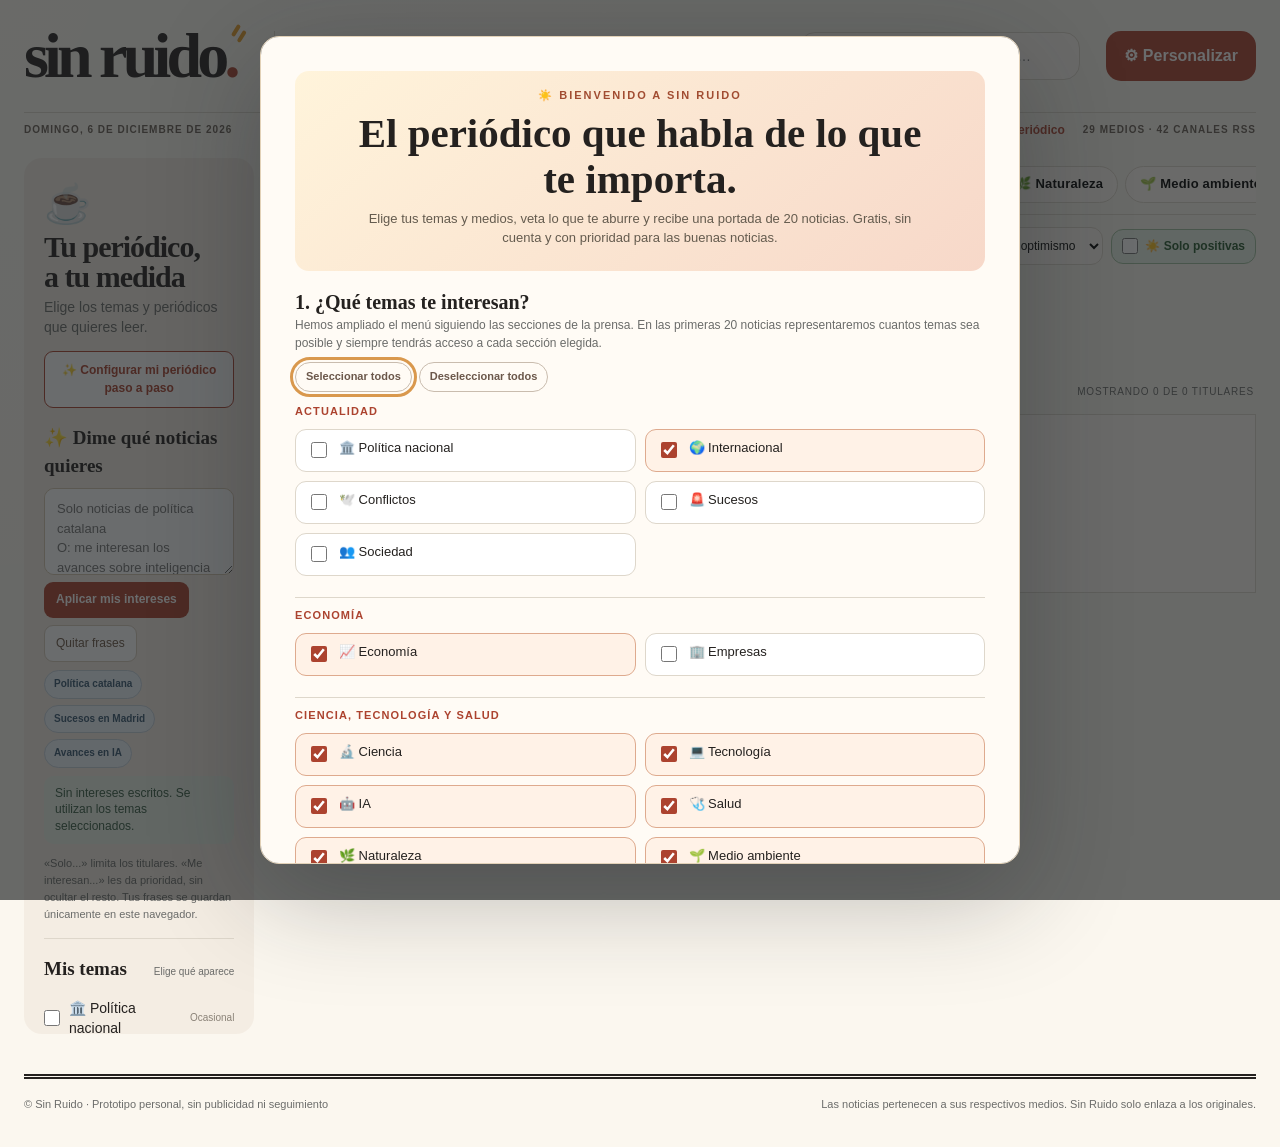
==== commit 64e16ac1: "Añadir candado de suscripción también al icono iPhone de Sin Ruido" ====
--- a/docs/iphone.html
+++ b/docs/iphone.html
@@ -115,7 +115,7 @@
 .collection-btn.selected #saved-count{background:#d7b976}
 @media(max-width:760px){.toolbar #updated{order:4;flex-basis:100%}.refresh-btn{flex:1}.story-actions-extras{width:100%}}
 </style>
-<link rel="stylesheet" href="./portada.css?v=fotos-iphone-1">
+<link rel="stylesheet" href="./portada.css?v=candado-iphone-v1">
 <!-- Corrección móvil crítica incluida en HTML para evitar CSS anterior guardado en Safari/PWA. -->
 <style id="sinruido-mobile-header-fix">
 @media(max-width:760px){
@@ -222,6 +222,7 @@
     <div id="notice" class="notice" hidden></div>
     <div id="pull-indicator" class="pull-indicator" aria-live="polite" hidden>↻ Suelta para actualizar noticias</div>
     <div class="toolbar"><button id="refresh-news" class="refresh-btn" type="button" aria-label="Comprobar noticias nuevas">↻ Actualizar noticias</button><span id="refresh-status" class="refresh-status" role="status" aria-live="polite"></span><p id="updated" role="status">Cargando titulares…</p><select id="sort" aria-label="Ordenar noticias"><option value="relevancia">Importancia + optimismo</option><option value="recientes">Más recientes</option></select><label class="positive-switch" title="Mostrar solo noticias cuyo titular parece claramente positivo"><input id="positive-only" type="checkbox"><span>☀️ Solo positivas</span></label></div>
+    <p class="access-legend">🔒 El candado indica que tenemos señales de suscripción. Sin candado no significa que sea gratis.</p>
     <div class="collection-nav">
       <button id="show-feed" class="collection-btn selected" type="button">📰 Hoy</button>
       <button id="show-saved" class="collection-btn" type="button">🔖 Guardadas <span id="saved-count">0</span></button>
@@ -283,7 +284,8 @@
 </dialog>
 <script src="./ilustraciones.js"></script>
 <script src="./intereses.js?v=2"></script>
-<script src="./fotos.js?v=1"></script>
+<script src="./fotos.js?v=2"></script>
+<script src="./acceso.js?v=1"></script>
 <script>
 (function(){
 "use strict";
@@ -480,7 +482,14 @@
 }
 function kicker(a){
   const k=mk("div","kicker");
-  k.append(mk("span","",a.category),mk("span","dot","· "+a.source+" · "+readableDate(a.date)));if(mood(a)==="positive")k.append(mk("span","mood-star","☀️ Señal positiva"));if(wasOpened(a))k.append(mk("span","seen-pill","✓ YA ABIERTO"));
+  k.append(mk("span","",a.category),mk("span","dot","· "+a.source+" · "+readableDate(a.date)));
+  if(window.SinRuidoAcceso&&window.SinRuidoAcceso.locked(a)){
+    const lock=mk("span","paywall-badge","🔒 Suscripción");
+    lock.title=window.SinRuidoAcceso.evidence(a)==="tu marca"?"Marcada por ti como noticia de suscripción":"El medio señala acceso exclusivo o de pago";
+    k.append(lock);
+  }
+  if(mood(a)==="positive")k.append(mk("span","mood-star","☀️ Señal positiva"));
+  if(wasOpened(a))k.append(mk("span","seen-pill","✓ YA ABIERTO"));
   return k;
 }
 function showSubscriptionFor(a){
@@ -515,7 +524,7 @@
   const saved=isSaved(a);
   if(saved)bookmarks=bookmarks.filter(x=>x.link!==a.link);
   else if(/^https:\/\//.test(a.link||"")){
-    bookmarks.unshift({title:a.title,link:a.link,source:a.source,source_id:a.source_id||"",category:a.category,date:a.date,place:a.place||"",saved_at:Date.now()});
+    bookmarks.unshift({title:a.title,link:a.link,source:a.source,source_id:a.source_id||"",category:a.category,date:a.date,place:a.place||"",access_status:a.access_status||"unknown",access_evidence:a.access_evidence||"",saved_at:Date.now()});
     bookmarks=bookmarks.slice(0,MAX_BOOKMARKS);
   }
   try{localStorage.setItem(BOOKMARK_KEY,JSON.stringify(bookmarks))}catch(e){
@@ -574,7 +583,16 @@
     const whatsapp=mk("a","story-whatsapp","↗ WhatsApp");
     whatsapp.href=shareNewsLink(a);whatsapp.target="_blank";whatsapp.rel="noopener noreferrer";
     whatsapp.title="Compartir este titular por WhatsApp";
-    extra.append(bookmark,whatsapp);row.append(extra);
+    extra.append(bookmark,whatsapp);
+    if(window.SinRuidoAcceso&&!window.SinRuidoAcceso.auto(a)){
+      const marked=window.SinRuidoAcceso.user(a);
+      const report=mk("button","access-report"+(marked?" is-marked":""),marked?"Quitar 🔒":"Marcar 🔒");
+      report.type="button";report.setAttribute("aria-pressed",String(marked));
+      report.title=marked?"Quitar tu marca de suscripción":"Si al abrir esta noticia te pide suscripción, márcala para ti";
+      report.onclick=()=>{if(window.SinRuidoAcceso.toggle(a))render()};
+      extra.append(report);
+    }
+    row.append(extra);
   }
   if(collectionMode!=="saved")row.append(hide);return row;
 }
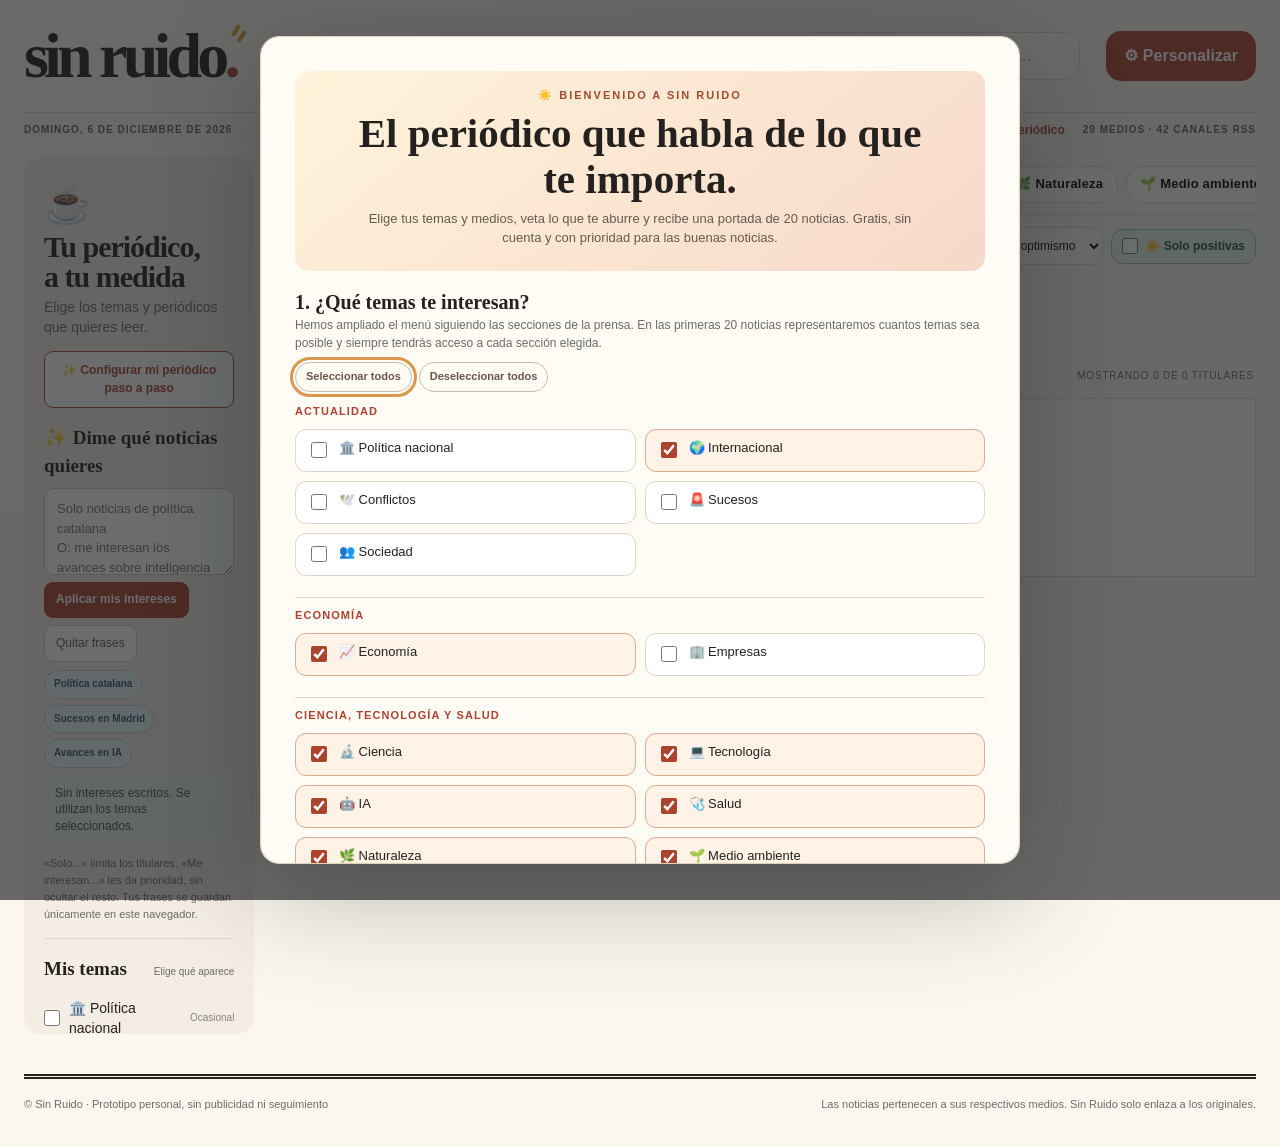
==== commit c16273c5: "Activar Cloudflare Web Analytics en Sin Ruido para medir visitas del piloto" ====
--- a/docs/iphone.html
+++ b/docs/iphone.html
@@ -173,6 +173,9 @@
   }
 }
 </style>
+<!-- Cloudflare Web Analytics -->
+<script type='module' src='https://static.cloudflareinsights.com/beacon.min.js' data-cf-beacon='{"token": "d8aa2eb1e8e54201813200ca04d34642"}'></script>
+<!-- End Cloudflare Web Analytics -->
 </head>
 <body>
 <header class="container masthead" data-version="cabecera-movil-v3">
--- a/docs/portada.css
+++ b/docs/portada.css
@@ -42,3 +42,12 @@
 .photo-credit{position:absolute;right:6px;bottom:6px;z-index:3;padding:5px 7px;border-radius:6px;background:#1d1d1dd4;color:#fff!important;font:700 10px/1.2 ui-sans-serif,-apple-system,system-ui,sans-serif;text-shadow:none}
 .photo-credit:hover{background:#101010}
 @media(max-width:760px){.photo-credit{font-size:9px;padding:4px 6px}}
+
+/* Indicadores de suscripción: solo datos RSS/URL explícitos o marca del usuario. */
+.access-legend{font-size:11px;line-height:1.45;color:#685c53;margin:2px 0 12px;padding:0 2px}
+.paywall-badge{display:inline-flex;align-items:center;gap:4px;background:#f5dfd2!important;color:#853f22!important;border:1px solid #dfbca5;border-radius:20px;padding:3px 7px;font-weight:800;font-size:11px;letter-spacing:0;white-space:nowrap}
+.kicker .paywall-badge{background:#f5dfd2!important;color:#853f22!important}
+.access-report{border:1px solid #d0c3b5;background:#fffaf3;color:#65564a;font:750 11px/1.25 ui-sans-serif,-apple-system,system-ui,sans-serif;padding:7px 9px;border-radius:20px;cursor:pointer}
+.access-report.is-marked{border-color:#c88769;color:#934a29;background:#f9e9dc}
+.access-report:hover{border-color:#b48a72}
+@media(max-width:760px){.paywall-badge{font-size:10px}.access-legend{font-size:10px}}
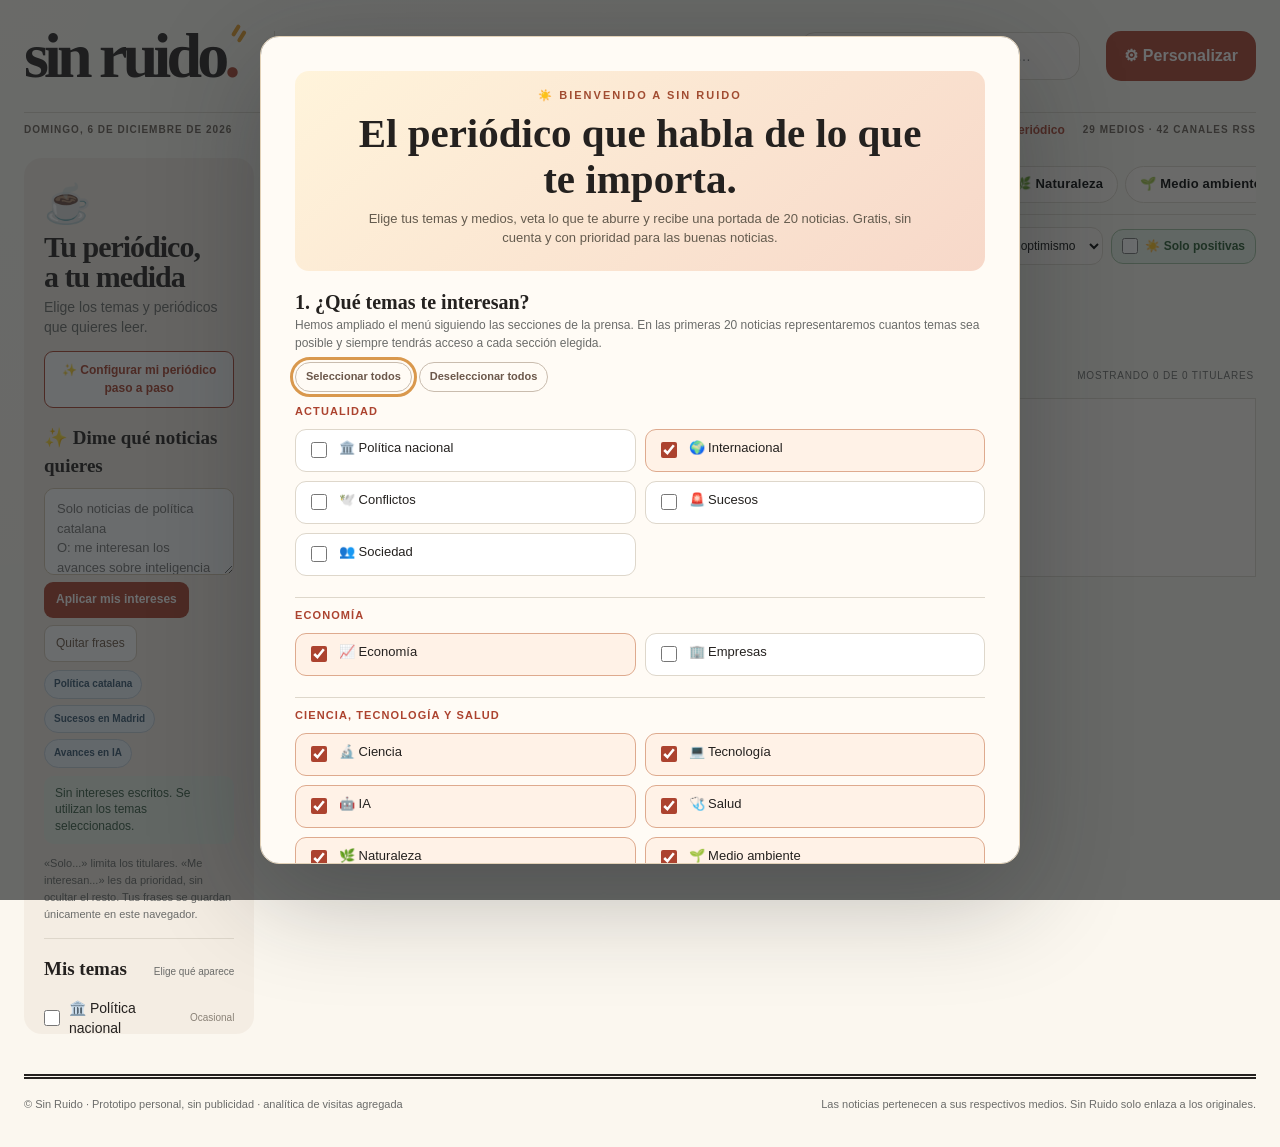
==== commit 8bcc21eb: "Priorizar portada de 5 medios y rescatar destacados de ayer sin mezclar la edición Hoy" ====
--- a/docs/iphone.html
+++ b/docs/iphone.html
@@ -115,7 +115,7 @@
 .collection-btn.selected #saved-count{background:#d7b976}
 @media(max-width:760px){.toolbar #updated{order:4;flex-basis:100%}.refresh-btn{flex:1}.story-actions-extras{width:100%}}
 </style>
-<link rel="stylesheet" href="./portada.css?v=candado-iphone-v1">
+<link rel="stylesheet" href="./portada.css?v=editorial-iphone-20261123">
 <!-- Corrección móvil crítica incluida en HTML para evitar CSS anterior guardado en Safari/PWA. -->
 <style id="sinruido-mobile-header-fix">
 @media(max-width:760px){
@@ -230,6 +230,10 @@
       <button id="show-feed" class="collection-btn selected" type="button">📰 Hoy</button>
       <button id="show-saved" class="collection-btn" type="button">🔖 Guardadas <span id="saved-count">0</span></button>
     </div>
+    <section id="mustread-panel" class="mustread-panel" hidden aria-labelledby="mustread-title">
+      <div class="mustread-head"><strong id="mustread-title">⭐ Ayer, por si te lo perdiste</strong><span>Hasta 48 horas · destacados en RSS de cinco periódicos de referencia</span></div>
+      <div id="mustread-grid" class="mustread-grid"></div>
+    </section>
     <div class="sectionbar"><h2 id="headline-heading">Noticias de hoy</h2><span id="visible-count"></span></div>
     <div id="features"></div>
     <div class="sectionbar" id="list-heading"><h2>Más titulares</h2><span>Accede al medio original</span></div>
@@ -240,7 +244,7 @@
 </div>
   </section>
 </main>
-<footer class="container bottom"><span>© Sin Ruido · Prototipo personal, sin publicidad ni seguimiento</span><span>Las noticias pertenecen a sus respectivos medios. Sin Ruido solo enlaza a los originales.</span></footer>
+<footer class="container bottom"><span>© Sin Ruido · Prototipo personal, sin publicidad · analítica de visitas agregada</span><span>Las noticias pertenecen a sus respectivos medios. Sin Ruido solo enlaza a los originales.</span></footer>
 <dialog class="pay-dialog" id="pay-dialog" aria-labelledby="pay-title">
   <button type="button" class="pay-close" id="pay-close" aria-label="Cerrar">×</button>
   <div class="pay-top">¿No puedes acceder al artículo?</div>
@@ -427,33 +431,77 @@
   if(clearlyGood.test(t)||positive.test(t))return "positive";
   return "neutral";
 }
+const GRANDES_PORTADAS={"elmundo-portada":"El Mundo","abc-portada":"ABC","lavanguardia-portada":"La Vanguardia","elespanol-portada":"El Español","elconfidencial-portada":"El Confidencial"};
+function portadasDe(a){
+  if(Array.isArray(a.editorial_portadas)&&a.editorial_portadas.length)return a.editorial_portadas;
+  const source=GRANDES_PORTADAS[a.source_id];return source?[source]:[];
+}
 function weight(a){
   const base=GROUPS.find(g=>g[0]===a.category)?.[2]||1;
   let hours=(Date.now()-new Date(a.date).valueOf())/3600000;
   if(!Number.isFinite(hours))hours=72;
   const t=normal(a.title);
-  // Importancia estimada: trascendencia, novedades científicas y actualidad, además del interés elegido.
+  // Criterio de importancia: peso del tema, presencia en RSS de portada
+  // de cinco medios y coincidencias prudentes entre fuentes independientes.
+  // El orden de un RSS es normalmente cronológico, no la jerarquía real de la portada.
   const impact=/\b(?:historico|historia|primera vez|primera|primer|mundial|global|internacional|pionero|cientificos|investigadores|descubrimiento|avance|aprobacion|acuerdo|nueva ley|nuevo tratamiento|nuevo sistema|economia mundial|onu|oms|union europea|record)\b/.test(t)?7:0;
   const relevance=/\b(?:inteligencia artificial|salud|medicina|investigacion|biotecnologia|energias renovables|medio ambiente|tecnologia|genetica|innovacion|medioambiente)\b/.test(t)?3:0;
-  const sentiment=mood(a);
-  const optimisticBoost=sentiment==="positive"?15:sentiment==="negative"?-3:0;
-  return base*10+impact+relevance+optimisticBoost+learningBonus(a)+(window.SinRuidoIntereses?window.SinRuidoIntereses.boost(a,getInterestClauses()):0)-Math.max(0,Math.min(hours,168))*.22;
-}
-function filtered(){
+  const present=portadasDe(a).length;
+  const coverBoost=present?20+Math.min(2,present-1)*9:0;
+  const corroboration=Math.min(3,Number(a.editorial_coincidencias)||0)*8;
+  // Las buenas noticias siguen teniendo preferencia, pero no deben
+  // ocultar descubrimientos importantes ni otras exclusivas relevantes.
+  const optimism=mood(a)==="positive"?5:mood(a)==="negative"?-1:0;
+  return base*10+impact+relevance+coverBoost+corroboration+optimism+learningBonus(a)+(window.SinRuidoIntereses?window.SinRuidoIntereses.boost(a,getInterestClauses()):0)-Math.max(0,Math.min(hours,168))*.18;
+}
+function matchesReader(a){
   const clauses=getInterestClauses(),strict=clauses.some(c=>c.only);
-  let list=articles.filter(a=>
-    isToday(a)&&
-    (strict||prefs.topics[a.category]!==false)&&
+  const q=normal(el("search").value.trim());
+  return (strict||prefs.topics[a.category]!==false)&&
     allowedSource(a)&&!prefs.hidden.includes(storyId(a))&&
     !prefs.blocked.some(w=>w.trim()&&normal(a.title).includes(normal(w.trim())))&&
     (activeTopic==="Todas"||a.category===activeTopic)&&
     (!prefs.positiveOnly||mood(a)==="positive")&&
-    (!window.SinRuidoIntereses||window.SinRuidoIntereses.matches(a,clauses))
-  );
-  const q=normal(el("search").value.trim());
-  if(q)list=list.filter(a=>normal(a.title+" "+a.source+" "+a.category).includes(q));
+    (!window.SinRuidoIntereses||window.SinRuidoIntereses.matches(a,clauses))&&
+    (!q||normal(a.title+" "+a.source+" "+a.category).includes(q));
+}
+function filtered(){
+  let list=articles.filter(a=>isToday(a)&&matchesReader(a));
   if(el("sort").value==="recientes")list.sort((a,b)=>new Date(b.date)-new Date(a.date));else list.sort((a,b)=>weight(b)-weight(a));
   return list;
+}
+function essentialsFromYesterday(){
+  // Excepción editorial explícita: hasta 48 h y solamente lo recogido
+  // en al menos una de las cinco fuentes RSS de portada.
+  const now=Date.now();
+  const previous=articles.filter(a=>{
+    const age=(now-Date.parse(a.date))/3600000;
+    return Number.isFinite(age)&&age>=0&&age<=48&&!isToday(a)&&
+      portadasDe(a).length>0&&matchesReader(a);
+  }).sort((a,b)=>weight(b)-weight(a));
+  const out=[],categories=new Set(),publishers=new Set();
+  for(const a of previous){
+    if(out.length>=6)break;
+    if(categories.has(a.category)||publishers.has(a.source))continue;
+    out.push(a);categories.add(a.category);publishers.add(a.source);
+  }
+  return out;
+}
+function renderEssentials(){
+  const panel=el("mustread-panel");
+  if(collectionMode!=="feed"){panel.hidden=true;return}
+  const stories=essentialsFromYesterday();
+  panel.hidden=!stories.length;
+  const grid=el("mustread-grid");grid.replaceChildren();
+  for(const a of stories){
+    const card=mk("a","mustread-item");
+    card.href=a.link;card.target="_blank";card.rel="noopener noreferrer";
+    card.addEventListener("click",()=>trackClick(a));
+    const topic=mk("span","mustread-topic","⭐ "+a.category+" · RSS de portada");
+    const title=mk("span","mustread-title",a.title);
+    const source=mk("span","mustread-source",a.source+" · "+readableDate(a.date));
+    card.append(topic,title,source);grid.append(card);
+  }
 }
 function titleAnchor(a){
   const anchor=mk("a","headline-link",a.title);
@@ -668,11 +716,12 @@
 }
 function render(){
   el("headline-heading").textContent="Noticias de hoy";
-  if(collectionMode==="saved"){renderSaved();return}
+  if(collectionMode==="saved"){el("mustread-panel").hidden=true;renderSaved();return}
   if(activeTopic!=="Todas"&&prefs.topics[activeTopic]===false&&!getInterestClauses().some(c=>c.only&&c.categories.includes(activeTopic)))activeTopic="Todas";
   const signature=JSON.stringify([activeTopic,el("sort").value,el("search").value,prefs.positiveOnly,prefs.topics,prefs.blocked,prefs.sources,prefs.hidden,prefs.interests]);
   if(signature!==lastFilterSignature){shownCount=PAGE_SIZE;lastFilterSignature=signature}
   const list=balanceTopics(filtered());
+  renderEssentials();
   const visible=Math.min(shownCount,list.length);
   el("visible-count").textContent="Mostrando "+visible+" de "+list.length+" titulares";
   const more=el("more-wrap");
--- a/docs/portada.css
+++ b/docs/portada.css
@@ -51,3 +51,18 @@
 .access-report.is-marked{border-color:#c88769;color:#934a29;background:#f9e9dc}
 .access-report:hover{border-color:#b48a72}
 @media(max-width:760px){.paywall-badge{font-size:10px}.access-legend{font-size:10px}}
+
+/* Selección extraordinaria: noticias relevantes del día anterior, sin contaminar la edición de Hoy. */
+.mustread-panel{margin:10px 0 20px;padding:14px 15px;background:#f7efe2;border:1px solid #ddcdb9;border-radius:14px}
+.mustread-panel[hidden]{display:none}
+.mustread-head{display:flex;align-items:baseline;justify-content:space-between;flex-wrap:wrap;gap:5px 10px;margin-bottom:11px}
+.mustread-head strong{font:bold 21px/1.15 Georgia,serif;color:#403126}
+.mustread-head span{font:500 11px/1.4 ui-sans-serif,-apple-system,system-ui,sans-serif;color:#665747}
+.mustread-grid{display:grid;grid-template-columns:repeat(3,minmax(0,1fr));gap:9px}
+.mustread-item{display:block;min-width:0;padding:12px;background:#fffbf5;border:1px solid #e6d9c9;border-radius:10px;text-decoration:none;color:inherit}
+.mustread-item:hover{border-color:#bd8d71;background:#fff}
+.mustread-topic{display:block;font:850 10px/1.3 ui-sans-serif,-apple-system,system-ui,sans-serif;text-transform:uppercase;color:#9a462e;margin-bottom:6px}
+.mustread-title{display:block;font:bold 16px/1.2 Georgia,serif;overflow-wrap:anywhere}
+.mustread-source{display:block;font:600 11px/1.3 ui-sans-serif,-apple-system,system-ui,sans-serif;color:#74685e;margin-top:7px}
+@media(max-width:900px){.mustread-grid{grid-template-columns:repeat(2,minmax(0,1fr))}}
+@media(max-width:530px){.mustread-grid{grid-template-columns:1fr}.mustread-panel{padding:12px}.mustread-title{font-size:17px}}
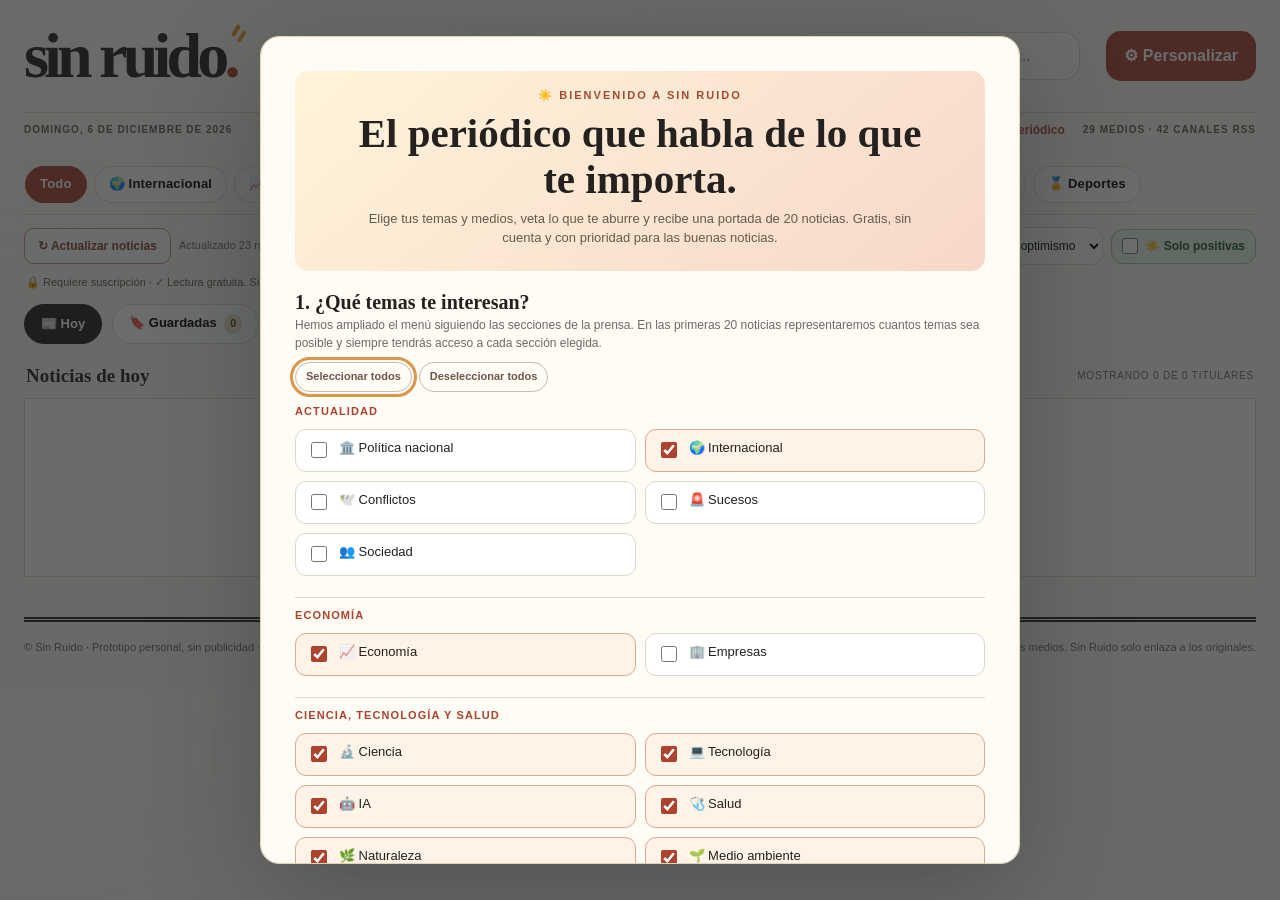
==== commit f5e84261: "Corregir Personalizar: abrir/cerrar ajustes mediante panel en web y móvil, con teclado y fondo" ====
--- a/docs/iphone.html
+++ b/docs/iphone.html
@@ -115,7 +115,7 @@
 .collection-btn.selected #saved-count{background:#d7b976}
 @media(max-width:760px){.toolbar #updated{order:4;flex-basis:100%}.refresh-btn{flex:1}.story-actions-extras{width:100%}}
 </style>
-<link rel="stylesheet" href="./portada.css?v=editorial-iphone-20261123">
+<link rel="stylesheet" href="./portada.css?v=panel-personalizar-20261123">
 <!-- Corrección móvil crítica incluida en HTML para evitar CSS anterior guardado en Safari/PWA. -->
 <style id="sinruido-mobile-header-fix">
 @media(max-width:760px){
@@ -183,11 +183,13 @@
   <div class="logo">sin ruido<span>.</span></div>
   <div class="tagline">Tu periódico personal: las noticias que te interesan, sin el ruido de siempre.</div>
   <input type="search" id="search" placeholder="Buscar noticias, temas o fuentes…" aria-label="Buscar noticias, temas o fuentes">
-  <button class="personalizar" id="mobile-settings" aria-controls="settings" type="button">⚙ Personalizar</button>
+  <button class="personalizar" id="mobile-settings" type="button" aria-controls="settings" aria-expanded="false" aria-haspopup="dialog" type="button">⚙ Personalizar</button>
 </header>
 <div class="container subline"><span id="edition-date">EDICIÓN DIGITAL</span><button id="share">↗ Compartir periódico</button><span id="source-counter">10 FUENTES DISPONIBLES</span></div>
+<div id="settings-backdrop" class="settings-backdrop" hidden></div>
 <main class="container main">
-  <aside class="settings" id="settings" aria-label="Personaliza tus noticias">
+  <aside class="settings" id="settings" role="dialog" aria-modal="true" aria-label="Personaliza tus noticias">
+    <div class="settings-panel-head"><strong>⚙ Personalizar</strong><button id="settings-close" class="settings-close" type="button" aria-label="Cerrar personalización">× Cerrar</button></div>
     <span class="coffee" aria-hidden="true">☕</span><h2>Tu periódico,<br>a tu medida</h2><p class="side-note">Elige los temas y periódicos que quieres leer.</p><button id="open-welcome" class="setup-again" type="button">✨ Configurar mi periódico paso a paso</button>
     <div class="section-heading"><h3>✨ Dime qué noticias quieres</h3></div>
     <form id="interests-form" class="interest-form">
@@ -225,7 +227,7 @@
     <div id="notice" class="notice" hidden></div>
     <div id="pull-indicator" class="pull-indicator" aria-live="polite" hidden>↻ Suelta para actualizar noticias</div>
     <div class="toolbar"><button id="refresh-news" class="refresh-btn" type="button" aria-label="Comprobar noticias nuevas">↻ Actualizar noticias</button><span id="refresh-status" class="refresh-status" role="status" aria-live="polite"></span><p id="updated" role="status">Cargando titulares…</p><select id="sort" aria-label="Ordenar noticias"><option value="relevancia">Importancia + optimismo</option><option value="recientes">Más recientes</option></select><label class="positive-switch" title="Mostrar solo noticias cuyo titular parece claramente positivo"><input id="positive-only" type="checkbox"><span>☀️ Solo positivas</span></label></div>
-    <p class="access-legend">🔒 El candado indica que tenemos señales de suscripción. Sin candado no significa que sea gratis.</p>
+    <p class="access-legend">🔒 Requiere suscripción · ✓ Lectura gratuita. Sin etiqueta significa que aún no hemos confirmado el acceso.</p>
     <div class="collection-nav">
       <button id="show-feed" class="collection-btn selected" type="button">📰 Hoy</button>
       <button id="show-saved" class="collection-btn" type="button">🔖 Guardadas <span id="saved-count">0</span></button>
@@ -292,7 +294,7 @@
 <script src="./ilustraciones.js"></script>
 <script src="./intereses.js?v=2"></script>
 <script src="./fotos.js?v=2"></script>
-<script src="./acceso.js?v=1"></script>
+<script src="./acceso.js?v=2"></script>
 <script>
 (function(){
 "use strict";
@@ -499,7 +501,9 @@
     card.addEventListener("click",()=>trackClick(a));
     const topic=mk("span","mustread-topic","⭐ "+a.category+" · RSS de portada");
     const title=mk("span","mustread-title",a.title);
-    const source=mk("span","mustread-source",a.source+" · "+readableDate(a.date));
+    const access=window.SinRuidoAcceso?window.SinRuidoAcceso.status(a):"unknown";
+    const label=access==="subscription"?" · 🔒 Requiere suscripción":access==="free"?" · ✓ Lectura gratuita":"";
+    const source=mk("span","mustread-source",a.source+" · "+readableDate(a.date)+label);
     card.append(topic,title,source);grid.append(card);
   }
 }
@@ -534,10 +538,15 @@
 function kicker(a){
   const k=mk("div","kicker");
   k.append(mk("span","",a.category),mk("span","dot","· "+a.source+" · "+readableDate(a.date)));
-  if(window.SinRuidoAcceso&&window.SinRuidoAcceso.locked(a)){
-    const lock=mk("span","paywall-badge","🔒 Suscripción");
-    lock.title=window.SinRuidoAcceso.evidence(a)==="tu marca"?"Marcada por ti como noticia de suscripción":"El medio señala acceso exclusivo o de pago";
+  const access=window.SinRuidoAcceso?window.SinRuidoAcceso.status(a):"unknown";
+  if(access==="subscription"){
+    const lock=mk("span","paywall-badge","🔒 Requiere suscripción");
+    lock.title="El medio indica acceso de pago o exclusivo para suscriptores";
     k.append(lock);
+  }else if(access==="free"){
+    const free=mk("span","free-access-badge","✓ Lectura gratuita");
+    free.title="El medio indica que este artículo es de acceso gratuito";
+    k.append(free);
   }
   if(mood(a)==="positive")k.append(mk("span","mood-star","☀️ Señal positiva"));
   if(wasOpened(a))k.append(mk("span","seen-pill","✓ YA ABIERTO"));
@@ -618,9 +627,9 @@
   const hide=mk("button","hide","✕ No me interesa");
   hide.type="button";hide.title="Ocultar este titular";hide.onclick=()=>{prefs.hidden.push(storyId(a));save();render()};
   row.append(read);
-  if(subscriptionPlans[a.source]){
-    const pay=mk("button","pay-trigger","¿Te pide suscripción? Ver precio");
-    pay.type="button";pay.title="Consulta la tarifa oficial de "+a.source;
+  if(subscriptionPlans[a.source]&&window.SinRuidoAcceso&&window.SinRuidoAcceso.status(a)==="subscription"){
+    const pay=mk("button","pay-trigger","Ver suscripción");
+    pay.type="button";pay.title="Consultar las condiciones de suscripción de "+a.source;
     pay.onclick=()=>showSubscriptionFor(a);
     row.append(pay);
   }
@@ -635,14 +644,6 @@
     whatsapp.href=shareNewsLink(a);whatsapp.target="_blank";whatsapp.rel="noopener noreferrer";
     whatsapp.title="Compartir este titular por WhatsApp";
     extra.append(bookmark,whatsapp);
-    if(window.SinRuidoAcceso&&!window.SinRuidoAcceso.auto(a)){
-      const marked=window.SinRuidoAcceso.user(a);
-      const report=mk("button","access-report"+(marked?" is-marked":""),marked?"Quitar 🔒":"Marcar 🔒");
-      report.type="button";report.setAttribute("aria-pressed",String(marked));
-      report.title=marked?"Quitar tu marca de suscripción":"Si al abrir esta noticia te pide suscripción, márcala para ti";
-      report.onclick=()=>{if(window.SinRuidoAcceso.toggle(a))render()};
-      extra.append(report);
-    }
     row.append(extra);
   }
   if(collectionMode!=="saved")row.append(hide);return row;
@@ -961,20 +962,41 @@
   readingHistory=[];try{localStorage.removeItem(LEARNING_KEY)}catch(e){}
   renderLearning();render();
 };el("positive-only").onchange=e=>{prefs.positiveOnly=e.target.checked;save();render()};
-const mobile=matchMedia("(max-width:760px)");
 const settings=el("settings"),toggle=el("mobile-settings");
-function syncPanel(){
-  toggle.setAttribute("aria-expanded",String(!mobile.matches||settings.classList.contains("show")));
-}
-mobile.addEventListener("change",syncPanel);syncPanel();
-toggle.onclick=()=>{
-  if(mobile.matches)settings.classList.toggle("show");
-  syncPanel();
-  if(!mobile.matches||settings.classList.contains("show")){
-    settings.scrollIntoView({block:"start"});
-    settings.querySelector("input").focus({preventScroll:true});
-  }
-};
+const backdrop=el("settings-backdrop"),closeSettings=el("settings-close");
+function closePanel(restoreFocus=true){
+  if(!settings.classList.contains("show"))return;
+  settings.classList.remove("show");
+  document.body.classList.remove("settings-open");
+  backdrop.hidden=true;
+  toggle.setAttribute("aria-expanded","false");
+  toggle.textContent="⚙ Personalizar";
+  if(restoreFocus)toggle.focus({preventScroll:true});
+}
+function openPanel(){
+  settings.classList.add("show");
+  document.body.classList.add("settings-open");
+  backdrop.hidden=false;
+  toggle.setAttribute("aria-expanded","true");
+  toggle.textContent="⚙ Cerrar ajustes";
+  settings.scrollTop=0;
+  closeSettings.focus({preventScroll:true});
+}
+toggle.onclick=()=>settings.classList.contains("show")?closePanel():openPanel();
+closeSettings.onclick=()=>closePanel();
+backdrop.onclick=()=>closePanel();
+document.addEventListener("keydown",event=>{
+  if(!settings.classList.contains("show"))return;
+  if(event.key==="Escape"){event.preventDefault();closePanel();return}
+  if(event.key!=="Tab")return;
+  const items=[...settings.querySelectorAll("button, input, select, textarea, a[href], [tabindex]:not([tabindex='-1'])")]
+    .filter(x=>!x.disabled&&x.getClientRects().length);
+  if(!items.length)return;
+  const first=items[0],last=items[items.length-1];
+  if(event.shiftKey&&document.activeElement===first){event.preventDefault();last.focus()}
+  else if(!event.shiftKey&&document.activeElement===last){event.preventDefault();first.focus()}
+});
+el("open-welcome").onclick=()=>{closePanel(false);openWelcome()};
 el("share").onclick=async()=>{
   const url=location.origin+location.pathname+"?bienvenida=1";
   const data={title:"Sin Ruido",text:"Prueba Sin Ruido y crea tu propio periódico de noticias, con tus temas y fuentes.",url};
--- a/docs/portada.css
+++ b/docs/portada.css
@@ -43,14 +43,12 @@
 .photo-credit:hover{background:#101010}
 @media(max-width:760px){.photo-credit{font-size:9px;padding:4px 6px}}
 
-/* Indicadores de suscripción: solo datos RSS/URL explícitos o marca del usuario. */
+/* Acceso al artículo: solo estados confirmados por su fuente. */
 .access-legend{font-size:11px;line-height:1.45;color:#685c53;margin:2px 0 12px;padding:0 2px}
-.paywall-badge{display:inline-flex;align-items:center;gap:4px;background:#f5dfd2!important;color:#853f22!important;border:1px solid #dfbca5;border-radius:20px;padding:3px 7px;font-weight:800;font-size:11px;letter-spacing:0;white-space:nowrap}
-.kicker .paywall-badge{background:#f5dfd2!important;color:#853f22!important}
-.access-report{border:1px solid #d0c3b5;background:#fffaf3;color:#65564a;font:750 11px/1.25 ui-sans-serif,-apple-system,system-ui,sans-serif;padding:7px 9px;border-radius:20px;cursor:pointer}
-.access-report.is-marked{border-color:#c88769;color:#934a29;background:#f9e9dc}
-.access-report:hover{border-color:#b48a72}
-@media(max-width:760px){.paywall-badge{font-size:10px}.access-legend{font-size:10px}}
+.paywall-badge,.free-access-badge{display:inline-flex;align-items:center;gap:4px;border-radius:20px;padding:3px 8px;font-weight:800;font-size:11px;letter-spacing:0;white-space:nowrap}
+.paywall-badge,.kicker .paywall-badge{background:#f5dfd2!important;color:#853f22!important;border:1px solid #dfbca5}
+.free-access-badge,.kicker .free-access-badge{background:#e3efe6!important;color:#2e6843!important;border:1px solid #bed7c4}
+@media(max-width:760px){.paywall-badge,.free-access-badge{font-size:10px}.access-legend{font-size:10px}}
 
 /* Selección extraordinaria: noticias relevantes del día anterior, sin contaminar la edición de Hoy. */
 .mustread-panel{margin:10px 0 20px;padding:14px 15px;background:#f7efe2;border:1px solid #ddcdb9;border-radius:14px}
@@ -66,3 +64,19 @@
 .mustread-source{display:block;font:600 11px/1.3 ui-sans-serif,-apple-system,system-ui,sans-serif;color:#74685e;margin-top:7px}
 @media(max-width:900px){.mustread-grid{grid-template-columns:repeat(2,minmax(0,1fr))}}
 @media(max-width:530px){.mustread-grid{grid-template-columns:1fr}.mustread-panel{padding:12px}.mustread-title{font-size:17px}}
+
+/* Panel de personalización desplegable: mismo comportamiento en web y móvil.
+   No dejar el botón sin efecto porque los ajustes ya estén en una barra lateral. */
+.main{grid-template-columns:minmax(0,1fr)}
+.settings-backdrop[hidden]{display:none!important}
+.settings-backdrop{position:fixed;inset:0;z-index:990;background:rgba(22,19,17,.55)}
+.main > aside.settings{display:none;position:fixed;left:auto;right:0;top:0;bottom:0;width:min(440px,100%);height:100vh;height:100dvh;max-height:100vh;max-height:100dvh;overflow-y:auto;overscroll-behavior:contain;margin:0;padding:18px 20px 26px;background:#f4ede3;border:0;border-radius:18px 0 0 18px;box-shadow:-9px 0 35px #1b13193b;z-index:1000;scroll-margin-top:0}
+.main > aside.settings.show{display:block}
+body.settings-open{overflow:hidden}
+.settings-panel-head{position:sticky;top:-18px;z-index:4;display:flex;justify-content:space-between;align-items:center;gap:12px;padding:10px 0 12px;background:#f4ede3;border-bottom:1px solid #ded7cb;margin-bottom:14px}
+.settings-panel-head strong{font:800 22px/1.15 Georgia,serif;color:var(--ink)}
+.settings-close{border:1px solid #b7a99c;background:#fff9f2;color:var(--ink);border-radius:10px;padding:9px 13px;font-size:13px;font-weight:800;cursor:pointer}
+.settings-close:focus-visible,.personalizar:focus-visible{outline:3px solid #b96f4b;outline-offset:3px}
+.personalizar{cursor:pointer}
+.personalizar[aria-expanded="true"]{background:#783120}
+@media(max-width:760px){.main > aside.settings{width:min(440px,100%);border-radius:0;padding:14px 16px 28px}.settings-panel-head{top:-14px}}
